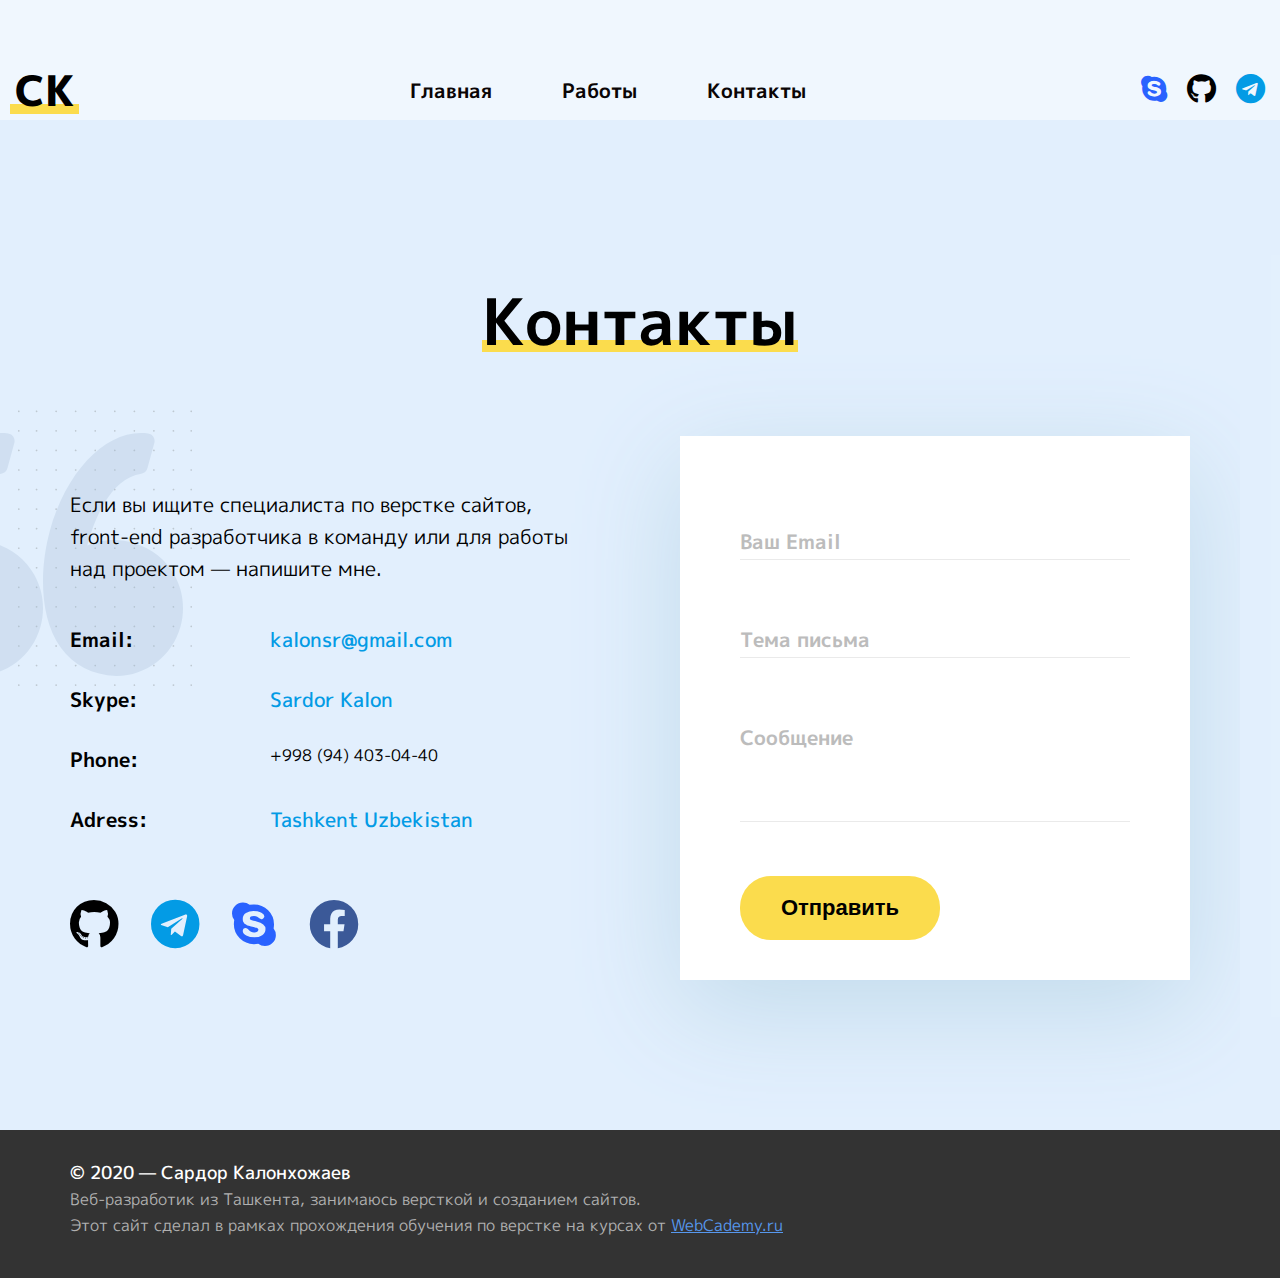
==== docs/contacts.html @ 8d6b1f59 "Contacts page added" ====
<!DOCTYPE html>
<html lang="ru">
<head>
    <meta charset="UTF-8">
    <meta name="viewport" content="width=device-width, initial-scale=1.0">
    <link rel="stylesheet" href="css/main.css">
	<link href="https://fonts.googleapis.com/css?family=M+PLUS+1p:100,300,400,500,700,800,900&display=swap&subset=cyrillic-ext" rel="stylesheet">
    <link rel="stylesheet" href="fonts/Awesome/css/all.css">
    
    <title>Контакты</title>
</head>
<body>

	<div class="contacts-page">

				<!-- Header Navigation -->
		<div class="header-nav">

					<div class="logo">
						<a href="index.html">СК</a>
					</div>
		
					<nav class="header-menu">
						<a class="menu-item" href="index.html">Главная</a>
						<a class="menu-item" href="portfolio.html">Работы</a>
						<a class="menu-item" href="#">Контакты</a>
					</nav>
		
					<nav class="header-icons">
						<a href="skype:Sardor Kalon?chat" target="blank"><i class="fab fa-skype"></i></a>
						<a href="https://github.com/sardor-kalon" target="blank"><i class="fab fa-github"></i></a>
						<a href="https://t.me/ulikeuz" target="blank"><i class="fab fa-telegram"></i></a>
					</nav>
		
					<div class="toggle-menu"><span></span></div>
		
		</div>
				<!-- //Header Navigation -->
		
				<!-- Header-Nav-Dropdown -->
		<div class="header-nav-dropdown">
		
							<div class="logo">
								<a href="index.html">СК</a>
							</div>
				
							<nav class="toggle-menu-list">
								<a href="#header">Главная</a>
								<a href="portfolio.html">Работы</a>
								<a href="contacts.html">Контакты</a>
							</nav>
				
							<div class="icons-row-toggle">
								<a href="https://github.com/sardor-kalon" class="toggle-icons" target="blank"><i class="fab fa-github"></i></a>
								<a href="https://t.me/ulikeuz" class="toggle-icons" target="blank"><i class="fab fa-telegram"></i></a>
								<a href="skype:Sardor Kalon?chat" class="toggle-icons" target="blank"><i class="fab fa-skype"></i></a>
								<a href="#" class="toggle-icons" target="blank"><i class="fab fa-facebook"></i></a>
							</div>
				
							<div class="mailme-toggle">
								<a href="mailto:kalonsr@gmail.com">kalonsr@gmail.com</a>
							</div>
				
		</div>
				<!-- //Header-Nav-Dropdown -->
							
		<section class="contacts" id="contacts">

					<div class="contacts-image">
						<img src="./img/contacts/quotes.png" alt="quotes">
					</div>
			
					<div class="container">
			
						<h2 class="contacts-title"><span class="bottom-line">Контакты</span>
						</h2>
			
						<div class="contacts-wrapper">
			
							<div class="contacts-content">
								<p>Если вы ищите специалиста по верстке сайтов, front-end разработчика в команду или для работы над проектом —  напишите мне.
								</p>
			
								<div class="contacts-list">
									<ul>
										<li class="list-item"><span>Email:</span><a href="mailto:kalonsr@gmail.com">kalonsr@gmail.com</a></li>
										<li class="list-item"><span>Skype:</span><a href="skype:Sardor Kalon?chat">Sardor Kalon</a></li>
										<li class="list-item"><span>Phone:</span><a href="tel:+998944030440"></a>+998 (94) 403-04-40</li>
										<li class="list-item"><span>Adress:</span><a class="contacts-map" href="https://goo.gl/maps/7CRQxwE5LMo4XeQaA" target="blank">Tashkent Uzbekistan</a></li>
									</ul>
								</div>
			
								<div class="contact-icons">
									<a href="https://github.com/sardor-kalon" target="blank" class="intouch-icons"><i class="fab fa-github"></i></a>
									<a href="https://t.me/ulikeuz" target="blank" class="intouch-icons"><i class="fab fa-telegram"></i></a>
									<a href="skype:Sardor Kalon?chat" target="blank" class="intouch-icons"><i class="fab fa-skype"></i></a>
									<a href="#" class="intouch-icons" target="blank" ><i class="fab fa-facebook"></i></a>
								</div>
			
							</div>
			
							<form class="contacts-form">
								<div class="contacts-form__item">
									<input class="form-field" type="text" name="email">
									<span class="fake-placeholder">Ваш Email</span>
								</div>
								<div class="contacts-form__item">
									<input class="form-field" type="text" name="theme">
									<span class="fake-placeholder">Тема письма</span>
								</div>
								<div class="contacts-form__item">
									<textarea class="form-field" name="message" rows="3">
									</textarea>
									<span class="fake-placeholder">Сообщение</span>
								</div>
								<div class="contacts-form__btn">
									<button type="submit">Отправить
									</button>
								</div>
			
							</form>
			
						</div>
			
					</div>
			
		</section>

		<footer>
			<div class="container">
				<div class="content">
				<h4>© 2020 — Сардор Калонхожаев</h4>
				<span>Веб-разработик из Ташкента, занимаюсь версткой и созданием сайтов.
				</span>
				<span>Этот сайт сделал в рамках прохождения обучения по верстке на курсах от  <a href="https://webcademy.ru/" target="blank">WebCademy.ru</a></span>
			</div>
			</div>
			
		</footer>

	</div>





   <script src="./libs/jquery/jquery-3.5.0.min.js"></script>
   <script src="./libs/mixitup/mixitup.min.js"></script>
   <script src="./js/main.js"></script> 
</body>
</html>
---- docs/css/main.css ----
* {
  -webkit-box-sizing: border-box;
     -moz-box-sizing: border-box;
          box-sizing: border-box;
}
html {
  scroll-behavior: smooth;
}
html p,
h1,
h2,
h3,
h4,
h5,
h6,
ul {
  margin: 0;
  padding: 0;
}
body {
  margin: 0;
  width: 100%;
  height: 100%;
  outline: none;
  font-family: "M PLUS 1p", sans-serif;
}
body .primer {
  position: fixed;
}
.primer.active {
  overflow-y: hidden;
  position: absolute;
}
a,
a:hover {
  text-decoration: none;
}
a,
button {
  cursor: pointer;
}
:hover,
:focus,
:active {
  -webkit-transition: ease 0.5s;
  -o-transition: ease 0.5s;
  -moz-transition: ease 0.5s;
  transition: ease 0.5s;
}
.none {
  display: none;
}
.container {
  margin: auto;
  width: 320px;
  padding-left: 10px;
  padding-right: 10px;
  overflow: hidden;
}
@media (min-width: 544px) {
  .container {
    width: 544px;
    padding-left: 20px;
    padding-right: 20px;
  }
}
@media (min-width: 768px) {
  .container {
    width: 768px;
    padding-left: 30px;
    padding-right: 30px;
  }
}
@media (min-width: 992px) {
  .container {
    width: 992px;
  }
}
@media (min-width: 1200px) {
  .container {
    width: 1200px;
    padding-left: 30px;
    padding-right: 30px;
  }
}
.title-big {
  font-family: "M PLUS 1p", sans-serif;
  font-weight: 800;
  font-size: 38px;
}
.title-big span {
  position: relative;
  z-index: 1;
}
.title-big span::after {
  content: "";
  display: block;
  position: absolute;
  z-index: -1;
  width: 100%;
  border-bottom: 12px solid #fbdc4d;
  bottom: 15%;
  left: 0;
}
@media (min-width: 768px) {
  .title-big {
    font-size: 50px;
  }
}
@media (min-width: 1200px) {
  .title-big {
    font-size: 82px;
    font-weight: 800;
  }
}
.title-medium {
  font-size: 26px;
  font-weight: 400;
}
@media (min-width: 768px) {
  .title-medium {
    font-size: 28px;
  }
}
@media (min-width: 1200px) {
  .title-medium {
    margin-bottom: 27px;
    font-size: 35px;
    font-weight: 400;
  }
}
.button-yellow {
  display: none;
}
@media (min-width: 1200px) {
  .button-yellow {
    display: inline-block;
    margin-right: 27px;
    max-width: 300px;
    padding: 15px 43px;
    -webkit-border-radius: 31px;
       -moz-border-radius: 31px;
            border-radius: 31px;
    background-color: #fbdc4d;
    text-align: center;
    color: #000000;
    font-size: 22px;
    font-weight: 700;
    text-decoration: none;
  }
  .button-yellow:hover {
    background-color: #ffd200;
  }
  .button-yellow:active {
    background-color: #e1bc10;
  }
}
@media (min-width: 1200px) {
  .button-white {
    padding: 10px 35px;
    text-align: center;
    -webkit-border-radius: 32px;
       -moz-border-radius: 32px;
            border-radius: 32px;
    border: 4px solid #464646;
    color: #464646;
    font-size: 22px;
    font-weight: 700;
    text-decoration: none;
  }
  .button-white:hover {
    color: #797979;
    border: 4px solid #797979;
  }
  .button-white:active {
    color: #181818;
    border: 4px solid #181818;
  }
}
.icons-row {
  display: -webkit-box;
  display: -webkit-flex;
  display: -moz-box;
  display: -ms-flexbox;
  display: flex;
  -webkit-box-pack: center;
  -webkit-justify-content: center;
     -moz-box-pack: center;
      -ms-flex-pack: center;
          justify-content: center;
  margin-top: 15px;
  margin-bottom: 8px;
}
@media (min-width: 768px) {
  .icons-row {
    margin-top: 15px;
    margin-bottom: 15px;
  }
}
@media (min-width: 1200px) {
  .icons-row {
    margin-top: 0;
    margin-bottom: 35px;
  }
}
.intouch-icons {
  margin-right: 32px;
}
@media (min-width: 768px) {
  .intouch-icons {
    margin-right: 34px;
  }
}
@media (min-width: 1200px) {
  .intouch-icons {
    margin-right: 33px;
  }
}
.intouch-icons:last-child {
  margin-right: 0;
}
.intouch-icons .fab {
  font-weight: 500;
  font-size: 50px;
}
.intouch-icons .fa-github {
  color: black;
}
.intouch-icons .fa-github:hover {
  -webkit-transform: scale(1.2);
     -moz-transform: scale(1.2);
      -ms-transform: scale(1.2);
       -o-transform: scale(1.2);
          transform: scale(1.2);
  color: #2b2a2a;
}
.intouch-icons .fa-telegram {
  color: #039be5;
}
.intouch-icons .fa-telegram:hover {
  -webkit-transform: scale(1.2);
     -moz-transform: scale(1.2);
      -ms-transform: scale(1.2);
       -o-transform: scale(1.2);
          transform: scale(1.2);
  color: #23aff5;
}
.intouch-icons .fa-skype {
  color: #2962ff;
}
.intouch-icons .fa-skype:hover {
  -webkit-transform: scale(1.2);
     -moz-transform: scale(1.2);
      -ms-transform: scale(1.2);
       -o-transform: scale(1.2);
          transform: scale(1.2);
  color: #396bf5;
}
.intouch-icons .fa-facebook {
  color: #3b5998;
}
.intouch-icons .fa-facebook:hover {
  -webkit-transform: scale(1.2);
     -moz-transform: scale(1.2);
      -ms-transform: scale(1.2);
       -o-transform: scale(1.2);
          transform: scale(1.2);
  color: #1a9cdd;
}
.mailme {
  text-align: center;
  font-size: 25px;
  font-weight: 400;
  -webkit-transition: ease 0.5s;
  -o-transition: ease 0.5s;
  -moz-transition: ease 0.5s;
  transition: ease 0.5s;
}
.mailme a {
  color: #000000;
}
.mailme a:hover {
  color: #039be5;
  border-bottom: solid 2px #039be5;
  -webkit-transition: ease 0.3s;
  -o-transition: ease 0.3s;
  -moz-transition: ease 0.3s;
  transition: ease 0.3s;
  font-weight: 600;
}
.mailme a:active {
  color: #ea736d;
  border-bottom: solid 2px #ea736d;
  -webkit-transition: ease 0.3s;
  -o-transition: ease 0.3s;
  -moz-transition: ease 0.3s;
  transition: ease 0.3s;
}
.bottom-line {
  position: relative;
  z-index: 1;
}
.bottom-line:after {
  content: "";
  display: block;
  position: absolute;
  padding-left: -5px;
  padding-right: -5px;
  z-index: -1;
  width: 100%;
  border-bottom: 12px solid yellow;
  bottom: 15%;
  left: 0;
}
#header {
  margin: auto;
  position: relative;
  padding-top: 15px;
  padding-bottom: 85px;
  width: 100%;
  height: 100%;
  font-family: "M PLUS 1p", sans-serif;
  overflow: hidden;
  max-width: 320px;
}
@media (min-width: 544px) {
  #header {
    max-width: 544px;
  }
}
@media (min-width: 768px) {
  #header {
    max-width: 768px;
    padding-top: 20px;
    padding-bottom: 85px;
  }
}
@media (min-width: 1200px) {
  #header {
    padding-top: 60px;
    padding-bottom: 240px;
    background-image: url(../img/lines/Slice_4.jpg);
    background-repeat: repeat;
    -moz-background-size: contain;
         background-size: contain;
    background-position: 0 0;
    max-width: 1600px;
    height: 100%;
    margin-left: auto;
    margin-right: auto;
  }
}
.header-introduce__wrapper {
  display: -webkit-box;
  display: -webkit-flex;
  display: -moz-box;
  display: -ms-flexbox;
  display: flex;
  -webkit-box-orient: vertical;
  -webkit-box-direction: normal;
  -webkit-flex-direction: column;
     -moz-box-orient: vertical;
     -moz-box-direction: normal;
      -ms-flex-direction: column;
          flex-direction: column;
  -webkit-box-align: center;
  -webkit-align-items: center;
     -moz-box-align: center;
      -ms-flex-align: center;
          align-items: center;
  margin-top: 75px;
  position: relative;
  z-index: 2;
}
@media (min-width: 768px) {
  .header-introduce__wrapper {
    -webkit-box-orient: horizontal;
    -webkit-box-direction: reverse;
    -webkit-flex-direction: row-reverse;
       -moz-box-orient: horizontal;
       -moz-box-direction: reverse;
        -ms-flex-direction: row-reverse;
            flex-direction: row-reverse;
    -webkit-box-pack: justify;
    -webkit-justify-content: space-between;
       -moz-box-pack: justify;
        -ms-flex-pack: justify;
            justify-content: space-between;
    margin-top: 65px;
  }
}
@media (min-width: 992px) {
  .header-introduce__wrapper {
    -webkit-box-pack: end;
    -webkit-justify-content: flex-end;
       -moz-box-pack: end;
        -ms-flex-pack: end;
            justify-content: flex-end;
  }
}
@media (min-width: 1200px) {
  .header-introduce__wrapper {
    margin-top: 127px;
    -webkit-box-pack: justify;
    -webkit-justify-content: space-between;
       -moz-box-pack: justify;
        -ms-flex-pack: justify;
            justify-content: space-between;
  }
}
.my-photo {
  overflow: hidden;
  -o-object-position: center;
     object-position: center;
  margin-bottom: 37px;
}
@media (min-width: 768px) {
  .my-photo {
    margin-bottom: 0;
    width: 50%;
    max-width: -webkit-fit-content;
    max-width: -moz-fit-content;
    max-width: fit-content;
  }
}
@media (min-width: 1200px) {
  .my-photo {
    width: 50%;
    max-width: 460px;
  }
}
.my-photo img {
  max-width: 290px;
}
@media (min-width: 768px) {
  .my-photo img {
    max-width: 290px;
  }
}
@media (min-width: 1200px) {
  .my-photo img {
    max-width: 100%;
  }
}
@media (min-width: 768px) {
  .introduce-content {
    width: 50%;
  }
}
.about-me {
  margin-bottom: 35px;
}
@media (min-width: 1200px) {
  .about-me {
    font-size: 82px;
    margin-bottom: 33px;
  }
}
.description {
  max-width: 270px;
  margin-top: 21px;
  margin-bottom: 33px;
  cursor: text;
}
@media (min-width: 768px) {
  .description {
    max-width: 330px;
    margin-top: 0;
    margin-bottom: 0;
  }
}
@media (min-width: 1200px) {
  .description {
    max-width: 490px;
  }
}
.description p {
  text-shadow: 0 3px 42px #ffffff;
  color: #393f47;
  font-size: 18px;
  font-weight: 600;
  line-height: 30px;
}
@media (min-width: 1200px) {
  .description p {
    font-size: 24px;
    font-weight: 500;
    line-height: 36px;
    letter-spacing: 0.8px;
  }
}
.introduce-buttons {
  display: none;
}
@media (min-width: 1200px) {
  .introduce-buttons {
    display: -webkit-box;
    display: -webkit-flex;
    display: -moz-box;
    display: -ms-flexbox;
    display: flex;
    -webkit-box-pack: start;
    -webkit-justify-content: start;
       -moz-box-pack: start;
        -ms-flex-pack: start;
            justify-content: start;
    -webkit-box-align: center;
    -webkit-align-items: center;
       -moz-box-align: center;
        -ms-flex-align: center;
            align-items: center;
  }
}
.container-bg {
  position: relative;
  overflow: hidden;
  height: auto;
  display: block;
  -webkit-transform: scale(1.8);
     -moz-transform: scale(1.8);
      -ms-transform: scale(1.8);
       -o-transform: scale(1.8);
          transform: scale(1.8);
  z-index: 1;
}
@media (min-width: 544px) {
  .container-bg {
    -webkit-transform: scale(1.5);
       -moz-transform: scale(1.5);
        -ms-transform: scale(1.5);
         -o-transform: scale(1.5);
            transform: scale(1.5);
  }
}
@media (min-width: 768px) {
  .container-bg {
    -webkit-transform: scale(1);
       -moz-transform: scale(1);
        -ms-transform: scale(1);
         -o-transform: scale(1);
            transform: scale(1);
    margin-top: -65px;
    margin-bottom: 10px;
  }
}
@media (min-width: 1200px) {
  .container-bg {
    margin-bottom: 0;
    margin-top: -136px;
    max-width: 100%;
  }
}
.container-bg img {
  display: block;
  height: auto;
  width: 100%;
  max-width: 1600px;
}
#header-bottom__wrapper {
  margin-bottom: 75px;
  display: -webkit-box;
  display: -webkit-flex;
  display: -moz-box;
  display: -ms-flexbox;
  display: flex;
  -webkit-box-orient: vertical;
  -webkit-box-direction: normal;
  -webkit-flex-direction: column;
     -moz-box-orient: vertical;
     -moz-box-direction: normal;
      -ms-flex-direction: column;
          flex-direction: column;
  -webkit-box-pack: start;
  -webkit-justify-content: start;
     -moz-box-pack: start;
      -ms-flex-pack: start;
          justify-content: start;
  position: relative;
  z-index: 2;
}
@media (min-width: 768px) {
  #header-bottom__wrapper {
    margin-bottom: 0;
    -webkit-box-orient: horizontal;
    -webkit-box-direction: normal;
    -webkit-flex-direction: row;
       -moz-box-orient: horizontal;
       -moz-box-direction: normal;
        -ms-flex-direction: row;
            flex-direction: row;
    -webkit-box-pack: justify;
    -webkit-justify-content: space-between;
       -moz-box-pack: justify;
        -ms-flex-pack: justify;
            justify-content: space-between;
  }
}
@media (min-width: 1200px) {
  #header-bottom__wrapper {
    margin-top: -20px;
  }
}
.skills-content {
  margin-bottom: 13px;
}
@media (min-width: 544px) {
  .skills-content {
    margin-bottom: 10px;
  }
}
@media (min-width: 768px) {
  .skills-content {
    margin-bottom: 0;
    width: 50%;
  }
}
@media (min-width: 1200px) {
  .skills-content {
    max-width: 630px;
  }
}
.skills-list {
  margin-top: 20px;
  list-style-type: none;
  padding: 0;
  font-size: 18px;
  font-weight: 400;
  max-width: 270px;
  line-height: 1.9;
}
@media (min-width: 544px) {
  .skills-list {
    max-width: 320px;
  }
}
@media (min-width: 768px) {
  .skills-list {
    margin-top: 20px;
    line-height: 1.7;
  }
}
@media (min-width: 1200px) {
  .skills-list {
    margin-bottom: 43px;
    font-size: 23px;
    max-width: 630px;
    line-height: 1.6;
  }
}
@media (min-width: 1200px) {
  .skills-list li::before {
    content: "\2014";
  }
}
.intouch-wrapper {
  display: -webkit-box;
  display: -webkit-flex;
  display: -moz-box;
  display: -ms-flexbox;
  display: flex;
  -webkit-box-orient: vertical;
  -webkit-box-direction: normal;
  -webkit-flex-direction: column;
     -moz-box-orient: vertical;
     -moz-box-direction: normal;
      -ms-flex-direction: column;
          flex-direction: column;
  -webkit-box-align: start;
  -webkit-align-items: start;
     -moz-box-align: start;
      -ms-flex-align: start;
          align-items: start;
  max-width: 310px;
}
@media (min-width: 768px) {
  .intouch-wrapper {
    width: 50%;
    max-width: 340px;
  }
}
@media (min-width: 1200px) {
  .intouch-wrapper {
    max-width: 360px;
  }
}
.mailme {
  font-size: 25px;
  font-weight: 400;
  text-decoration: none;
}
.mailme a {
  color: #000000;
  border-bottom: solid 1px #000000;
}
.header-nav {
  position: relative;
  margin: auto;
  display: -webkit-box;
  display: -webkit-flex;
  display: -moz-box;
  display: -ms-flexbox;
  display: flex;
  -webkit-box-pack: justify;
  -webkit-justify-content: space-between;
     -moz-box-pack: justify;
      -ms-flex-pack: justify;
          justify-content: space-between;
  -webkit-box-align: center;
  -webkit-align-items: center;
     -moz-box-align: center;
      -ms-flex-align: center;
          align-items: center;
  width: 100%;
  max-width: 320px;
  height: 60px;
  padding-left: 10px;
  padding-right: 10px;
}
@media (min-width: 544px) {
  .header-nav {
    max-width: 544px;
    padding-left: 22px;
    padding-right: 22px;
  }
}
@media (min-width: 768px) {
  .header-nav {
    max-width: 768px;
    padding-left: 30px;
    padding-right: 30px;
  }
}
@media (min-width: 992px) {
  .header-nav {
    max-width: 992px;
    padding-left: 15px;
    padding-right: 15px;
  }
}
@media (min-width: 1200px) {
  .header-nav {
    margin: auto;
    display: -webkit-box;
    display: -webkit-flex;
    display: -moz-box;
    display: -ms-flexbox;
    display: flex;
    -webkit-box-pack: justify;
    -webkit-justify-content: space-between;
       -moz-box-pack: justify;
        -ms-flex-pack: justify;
            justify-content: space-between;
    -webkit-box-align: center;
    -webkit-align-items: center;
       -moz-box-align: center;
        -ms-flex-align: center;
            align-items: center;
    height: 60px;
    max-width: 1430px;
    padding-right: 15px;
    padding-left: 15px;
  }
}
.logo {
  position: relative;
  font-family: "M PLUS 1p", sans-serif;
  font-size: 42px;
  font-weight: 800;
  z-index: 1;
  max-width: 70px;
  -webkit-transition: .3s;
  -o-transition: .3s;
  -moz-transition: .3s;
  transition: .3s;
}
.logo a {
  text-decoration: none;
  color: black;
}
.logo a::after {
  content: "";
  display: block;
  position: absolute;
  z-index: -1;
  border-bottom: 10px solid #fbdc4d;
  bottom: 7px;
  left: -5px;
  right: -5px;
  max-width: 75px;
}
.logo:hover {
  -webkit-transform: scale(1.05);
     -moz-transform: scale(1.05);
      -ms-transform: scale(1.05);
       -o-transform: scale(1.05);
          transform: scale(1.05);
  -webkit-transition: .3s;
  -o-transition: .3s;
  -moz-transition: .3s;
  transition: .3s;
}
.header-menu {
  display: none;
}
@media (min-width: 1200px) {
  .header-menu {
    display: -webkit-box;
    display: -webkit-flex;
    display: -moz-box;
    display: -ms-flexbox;
    display: flex;
    -webkit-box-orient: horizontal;
    -webkit-box-direction: normal;
    -webkit-flex-direction: row;
       -moz-box-orient: horizontal;
       -moz-box-direction: normal;
        -ms-flex-direction: row;
            flex-direction: row;
    -webkit-box-pack: center;
    -webkit-justify-content: center;
       -moz-box-pack: center;
        -ms-flex-pack: center;
            justify-content: center;
    -webkit-box-align: center;
    -webkit-align-items: center;
       -moz-box-align: center;
        -ms-flex-align: center;
            align-items: center;
    width: auto;
    min-width: unset;
    padding-top: initial;
    padding-left: 0;
    -webkit-transform: unset;
       -moz-transform: unset;
        -ms-transform: unset;
         -o-transform: unset;
            transform: unset;
  }
}
.menu-item {
  position: relative;
  z-index: 1;
  font-size: 20px;
  font-weight: 700;
  text-decoration: none;
  color: #0a0505;
  margin-bottom: 0;
  margin-right: 70px;
}
.menu-item:last-child {
  margin-right: 0;
}
.menu-item:after {
  content: "";
  position: absolute;
  bottom: 5px;
  left: 0;
  width: 0;
  height: 5px;
  background-color: #fbdc4d;
  -webkit-transition: ease 0.5s;
  -o-transition: ease 0.5s;
  -moz-transition: ease 0.5s;
  transition: ease 0.5s;
  z-index: -1;
}
.menu-item:hover::after {
  width: 100%;
}
.menu-item:focus {
  border: dotted;
  border-color: #e2e284;
}
.header-icons {
  display: none;
}
.header-icons a {
  margin-right: 20px;
  text-decoration: none;
}
.header-icons a:last-child {
  margin-right: 0;
}
@media (min-width: 1200px) {
  .header-icons {
    display: -webkit-box;
    display: -webkit-flex;
    display: -moz-box;
    display: -ms-flexbox;
    display: flex;
    -webkit-box-pack: center;
    -webkit-justify-content: center;
       -moz-box-pack: center;
        -ms-flex-pack: center;
            justify-content: center;
  }
}
.header-icons .fab {
  font-size: 30px;
}
.fa-telegram {
  color: #039be5;
}
.fa-telegram:hover {
  color: #23aff5;
}
.fa-skype {
  color: #2962ff;
}
.fa-skype:hover {
  color: #396bf5;
}
.fa-linkedin-in {
  font-size: 30px;
  color: black;
}
.fa-linkedin-in:hover {
  color: #2962ff;
}
.fa-github {
  font-size: 30px;
  color: black;
}
.fa-github:hover {
  color: #51fa75;
}
.fa-vk {
  font-size: 30px;
  color: black;
}
.fa-vk:hover {
  color: #7599fc;
}
.header-nav-dropdown {
  position: fixed;
  top: 0;
  bottom: 0;
  right: 0;
  z-index: 10;
  padding-top: 70px;
  padding-left: 30px;
  display: -webkit-box;
  display: -webkit-flex;
  display: -moz-box;
  display: -ms-flexbox;
  display: flex;
  -webkit-box-orient: vertical;
  -webkit-box-direction: normal;
  -webkit-flex-direction: column;
     -moz-box-orient: vertical;
     -moz-box-direction: normal;
      -ms-flex-direction: column;
          flex-direction: column;
  -webkit-box-align: start;
  -webkit-align-items: flex-start;
     -moz-box-align: start;
      -ms-flex-align: start;
          align-items: flex-start;
  max-width: 320px;
  width: 100%;
  -webkit-transform: translateX(100%);
     -moz-transform: translateX(100%);
      -ms-transform: translateX(100%);
       -o-transform: translateX(100%);
          transform: translateX(100%);
  -webkit-transition: ease 0.5s;
  -o-transition: ease 0.5s;
  -moz-transition: ease 0.5s;
  transition: ease 0.5s;
}
@media (min-width: 1200px) {
  .header-nav-dropdown {
    display: none;
  }
}
.header-nav-dropdown.active {
  display: -webkit-box;
  display: -webkit-flex;
  display: -moz-box;
  display: -ms-flexbox;
  display: flex;
  background-color: #fff;
  -webkit-transform: translateX(0);
     -moz-transform: translateX(0);
      -ms-transform: translateX(0);
       -o-transform: translateX(0);
          transform: translateX(0);
}
.toggle-menu-list {
  margin-top: 25px;
  margin-bottom: 40px;
  display: -webkit-box;
  display: -webkit-flex;
  display: -moz-box;
  display: -ms-flexbox;
  display: flex;
  -webkit-box-orient: vertical;
  -webkit-box-direction: normal;
  -webkit-flex-direction: column;
     -moz-box-orient: vertical;
     -moz-box-direction: normal;
      -ms-flex-direction: column;
          flex-direction: column;
  -webkit-box-pack: center;
  -webkit-justify-content: center;
     -moz-box-pack: center;
      -ms-flex-pack: center;
          justify-content: center;
}
.toggle-menu-list a {
  margin-bottom: 10px;
  font-size: 20px;
  font-weight: 700;
  color: black;
  position: relative;
  max-width: -webkit-max-content;
  max-width: -moz-max-content;
  max-width: max-content;
  text-decoration: none;
}
.toggle-menu-list a:after {
  content: "";
  position: absolute;
  bottom: 5px;
  left: 0;
  width: 0;
  height: 5px;
  background-color: #fbdc4d;
  -webkit-transition: ease 0.5s;
  -o-transition: ease 0.5s;
  -moz-transition: ease 0.5s;
  transition: ease 0.5s;
  z-index: -1;
}
.toggle-menu-list a:hover::after {
  width: 100%;
}
.toggle-menu {
  position: relative;
  display: -webkit-box;
  display: -webkit-flex;
  display: -moz-box;
  display: -ms-flexbox;
  display: flex;
  -webkit-box-pack: center;
  -webkit-justify-content: center;
     -moz-box-pack: center;
      -ms-flex-pack: center;
          justify-content: center;
  -webkit-box-align: center;
  -webkit-align-items: center;
     -moz-box-align: center;
      -ms-flex-align: center;
          align-items: center;
  height: 40px;
  cursor: pointer;
}
@media (min-width: 1200px) {
  .toggle-menu {
    display: none;
  }
}
.toggle-menu span {
  position: relative;
  display: block;
  width: 40px;
  height: 5px;
  background-color: #000;
  z-index: 15;
}
.toggle-menu span:before,
.toggle-menu span:after {
  content: "";
  position: absolute;
  left: 0;
  width: 40px;
  height: 5px;
  background-color: #000;
}
.toggle-menu span:before {
  top: -10px;
}
.toggle-menu span:after {
  bottom: -10px;
}
.toggle-menu.active span {
  background-color: transparent;
}
.toggle-menu.active span:before {
  -webkit-transform: rotate(45deg);
     -moz-transform: rotate(45deg);
      -ms-transform: rotate(45deg);
       -o-transform: rotate(45deg);
          transform: rotate(45deg);
  top: 0;
}
.toggle-menu.active span:after {
  -webkit-transform: rotate(-45deg);
     -moz-transform: rotate(-45deg);
      -ms-transform: rotate(-45deg);
       -o-transform: rotate(-45deg);
          transform: rotate(-45deg);
  bottom: 0;
}
#overlay {
  position: fixed;
  top: 0;
  bottom: 0;
  left: 0;
  right: 0;
  background-color: rgba(0, 0, 0, 0.5);
  z-index: 5;
  display: none;
}
#overlay.active {
  display: block;
}
.icons-row-toggle {
  display: -webkit-box;
  display: -webkit-flex;
  display: -moz-box;
  display: -ms-flexbox;
  display: flex;
  max-width: 260px;
  margin-bottom: 40px;
}
.toggle-icons {
  margin-right: 20px;
}
.toggle-icons:last-child {
  margin-right: 0;
}
.toggle-icons .fab {
  font-weight: 500;
  font-size: 50px;
}
.toggle-icons .fa-github {
  color: black;
}
.toggle-icons .fa-telegram {
  color: #039be5;
}
.toggle-icons .fa-skype {
  color: #2962ff;
}
.toggle-icons .fa-facebook {
  color: #3b5998;
}
.mailme-toggle {
  text-align: center;
  font-size: 25px;
  font-weight: 400;
  border-bottom: solid 1px;
}
.mailme-toggle a {
  color: #000;
}
.mailme-toggle a:hover {
  color: #039be5;
  border-bottom: solid 1px #039be5;
}
.mailme-toggle a:active {
  color: #ea736d;
  border-bottom: solid 1px #ea736d;
}
.portfolio {
  background-color: #f4f8f9;
  padding-top: 47px;
  padding-bottom: 70px;
}
@media (min-width: 768px) {
  .portfolio {
    padding-top: 61px;
    padding-bottom: 80px;
  }
}
@media (min-width: 1200px) {
  .portfolio {
    padding-top: 95px;
    padding-bottom: 125px;
  }
}
.portfolio-title {
  font-size: 42px;
  font-weight: 900;
  margin-bottom: 39px;
}
@media (min-width: 768px) {
  .portfolio-title {
    margin-bottom: 45px;
    font-size: 52px;
    font-weight: 700;
  }
}
@media (min-width: 1200px) {
  .portfolio-title {
    margin-bottom: 50px;
    font-size: 59px;
    font-weight: 900;
  }
}
.bottom-line {
  position: relative;
  z-index: 1;
}
.bottom-line:after {
  content: "";
  display: block;
  position: absolute;
  z-index: -1;
  width: 100%;
  border-bottom: 12px solid #fbdc4d;
  bottom: 15%;
  left: 0;
}
.portfolio-cards-toggle {
  display: none;
}
@media (min-width: 768px) {
  .portfolio-cards-toggle {
    display: -webkit-box;
    display: -webkit-flex;
    display: -moz-box;
    display: -ms-flexbox;
    display: flex;
    margin-bottom: 47px;
  }
}
@media (min-width: 1200px) {
  .portfolio-cards-toggle {
    margin-bottom: 50px;
  }
}
.portfolio-cards-toggle__item:hover {
  color: #000;
}
.portfolio-cards-toggle__item:active,
.portfolio-cards-toggle__item:focus {
  color: #dd0707;
  outline: hidden;
}
@media (min-width: 768px) {
  .portfolio-cards-toggle__item {
    margin-right: 37px;
    font-size: 22px;
    font-weight: 900;
    color: #8fa5ae;
    background-color: transparent;
    border: none;
    outline: hidden;
  }
  .portfolio-cards-toggle__item:last-child {
    margin-right: 0;
  }
}
@media (min-width: 1200px) {
  .portfolio-cards-toggle__item {
    margin-right: 57px;
    font-size: 28px;
    font-weight: 900;
  }
  .portfolio-cards-toggle__item:last-child {
    margin-right: 0;
  }
}
.portfolio-cards-toggle__item:focus {
  outline: none;
}
#portfolio-projects {
  display: -webkit-box;
  display: -webkit-flex;
  display: -moz-box;
  display: -ms-flexbox;
  display: flex;
  -webkit-box-orient: vertical;
  -webkit-box-direction: normal;
  -webkit-flex-direction: column;
     -moz-box-orient: vertical;
     -moz-box-direction: normal;
      -ms-flex-direction: column;
          flex-direction: column;
  margin-bottom: 23px;
}
@media (min-width: 544px) {
  #portfolio-projects {
    -webkit-box-align: center;
    -webkit-align-items: center;
       -moz-box-align: center;
        -ms-flex-align: center;
            align-items: center;
  }
}
@media (min-width: 768px) {
  #portfolio-projects {
    margin-bottom: 0;
    -webkit-box-orient: horizontal;
    -webkit-box-direction: normal;
    -webkit-flex-direction: row;
       -moz-box-orient: horizontal;
       -moz-box-direction: normal;
        -ms-flex-direction: row;
            flex-direction: row;
    -webkit-flex-wrap: wrap;
        -ms-flex-wrap: wrap;
            flex-wrap: wrap;
  }
}
@media (min-width: 992px) {
  #portfolio-projects {
    -webkit-box-align: center;
    -webkit-align-items: center;
       -moz-box-align: center;
        -ms-flex-align: center;
            align-items: center;
  }
}
@media (min-width: 1200px) {
  #portfolio-projects {
    margin-bottom: 62px;
  }
}
.portfolio-projects__item {
  overflow: hidden;
  margin-bottom: 55px;
  max-width: 290px;
}
.portfolio-projects__item:nth-child(2),
.portfolio-projects__item:last-child {
  margin-right: 0;
}
@media (min-width: 768px) {
  .portfolio-projects__item {
    margin-right: 30px;
    margin-bottom: 50px;
    max-width: 339px;
  }
  .portfolio-projects__item:nth-child(even) {
    margin-right: 0;
  }
}
@media (min-width: 1200px) {
  .portfolio-projects__item {
    margin-right: 30px;
    margin-bottom: 66px;
    max-width: 360px;
  }
  .portfolio-projects__item:nth-last-child(2) {
    margin-right: 30px;
  }
}
@media (min-width: 1200px) {
  .portfolio-projects__item--big {
    max-width: 555px;
    max-height: 100%;
    margin-right: 30px;
  }
}
.portfolio-cards_item {
  display: block;
  position: relative;
  overflow: hidden;
  outline: hidden;
}
.portfolio-cards_item:before {
  content: "";
  position: absolute;
  top: 0;
  bottom: 0;
  right: 0;
  left: 0;
  background-color: rgba(251, 219, 77, 0.6);
  -webkit-transform: translateY(100%);
     -moz-transform: translateY(100%);
      -ms-transform: translateY(100%);
       -o-transform: translateY(100%);
          transform: translateY(100%);
  -webkit-transition: ease 0.4s;
  -o-transition: ease 0.4s;
  -moz-transition: ease 0.4s;
  transition: ease 0.4s;
}
.portfolio-cards_item:hover:before {
  -webkit-transform: translateY(0%);
     -moz-transform: translateY(0%);
      -ms-transform: translateY(0%);
       -o-transform: translateY(0%);
          transform: translateY(0%);
  -webkit-transition: ease 0.4s;
  -o-transition: ease 0.4s;
  -moz-transition: ease 0.4s;
  transition: ease 0.4s;
}
.cards-item-img img {
  max-width: 100%;
  display: block;
}
@media (min-width: 768px) {
  .hidden {
    display: none;
  }
}
@media (min-width: 1200px) {
  .hidden {
    display: block;
  }
}
.portfolio-cards_item .view-project {
  position: absolute;
  top: 50%;
  left: 50%;
  -webkit-transform: translate(-50%, -50%);
     -moz-transform: translate(-50%, -50%);
      -ms-transform: translate(-50%, -50%);
       -o-transform: translate(-50%, -50%);
          transform: translate(-50%, -50%);
  font-size: 22px;
  font-weight: 800;
  color: #ea736d;
  height: 52px;
  -webkit-border-radius: 30px;
     -moz-border-radius: 30px;
          border-radius: 30px;
  background-color: #fff;
  border: #fff;
  outline: none;
  padding-left: 30px;
  padding-right: 30px;
  -webkit-transition: ease 0.5s;
  -o-transition: ease 0.5s;
  -moz-transition: ease 0.5s;
  transition: ease 0.5s;
  display: none;
}
.portfolio-cards_item:hover .view-project {
  display: block;
  background-color: #ea736d;
  color: #fff;
}
.portfolio-cards_item:active .view-project {
  background-color: #ed574f;
  outline: hidden;
}
.portfolio-cards__desc {
  margin-top: 15px;
}
@media (min-width: 768px) {
  .portfolio-cards__desc {
    margin-top: 25px;
  }
}
@media (min-width: 1200px) {
  .portfolio-cards__desc {
    margin-top: 15px;
  }
}
.portfolio-cards__title--big {
  text-decoration: none;
  font-size: 20px;
  font-weight: 800;
  color: #000;
}
.portfolio-cards__title--big:hover {
  color: #ed574f;
  border-bottom: solid 2px #ed574f;
}
@media (min-width: 768px) {
  .portfolio-cards__title--big {
    font-size: 24px;
    font-weight: 700;
  }
}
@media (min-width: 1200px) {
  .portfolio-cards__title--big {
    font-size: 26px;
    font-weight: 700;
  }
}
.portfolio-cards__title {
  text-decoration: none;
  font-size: 20px;
  font-weight: 700;
  color: #000;
}
.portfolio-cards__title:hover {
  color: #ed574f;
  text-decoration: underline;
}
@media (min-width: 768px) {
  .portfolio-cards__title {
    font-size: 24px;
    font-weight: 700;
  }
}
@media (min-width: 1200px) {
  .portfolio-cards__title {
    font-size: 26px;
    font-weight: 700;
  }
}
.portfolio-cards__subtitle {
  font-size: 16px;
  font-weight: 400;
}
@media (min-width: 768px) {
  .portfolio-cards__subtitle {
    font-size: 20px;
    font-weight: 400;
  }
}
@media (min-width: 1200px) {
  .portfolio-cards__subtitle {
    font-size: 22px;
    font-weight: 400;
  }
}
.show-cards {
  margin-top: -30px;
}
@media (min-width: 768px) {
  .show-cards {
    display: none;
  }
}
.show-cards__link {
  font-size: 20px;
  text-decoration: none;
  color: #000;
  translate: ease 0.5s;
}
.show-cards__link:hover {
  color: #039be5;
  border-bottom: 2px solid #039be5;
}
.show-cards__link:focus {
  color: #ed574f;
  border-bottom: 2px solid #ed574f;
  outline: none;
}
@media (min-width: 768px) {
  .show-cards__link {
    display: none;
  }
}
#timeline {
  padding-top: 50px;
  padding-bottom: 50px;
  padding-left: 0;
  padding-right: 0;
}
@media (min-width: 768px) {
  #timeline {
    padding-top: 91px;
    padding-bottom: 89px;
    padding-left: 0;
    padding-right: 0;
  }
}
@media (min-width: 1200px) {
  #timeline {
    padding-top: 150px;
    padding-bottom: 150px;
  }
}
.timeline-title {
  position: relative;
  display: -webkit-box;
  display: -webkit-flex;
  display: -moz-box;
  display: -ms-flexbox;
  display: flex;
  -webkit-box-pack: center;
  -webkit-justify-content: center;
     -moz-box-pack: center;
      -ms-flex-pack: center;
          justify-content: center;
  font-size: 38px;
  font-weight: 600;
  line-height: 1.2;
  margin-bottom: 50px;
}
@media (min-width: 768px) {
  .timeline-title {
    font-size: 52px;
    font-weight: 600;
    line-height: 1.2;
    margin-bottom: 155px;
  }
}
@media (min-width: 1200px) {
  .timeline-title {
    font-size: 64px;
    font-weight: 600;
    line-height: 1.2;
    margin-bottom: 155px;
  }
}
.bottom-line1 {
  position: relative;
  z-index: 1;
}
.bottom-line1:after {
  content: "";
  display: none;
  position: absolute;
  z-index: -1;
  padding-left: -5px;
  padding-right: -5px;
  width: 100%;
  border-bottom: 5px solid #fbdc4d;
  bottom: 10%;
  left: 0;
  -webkit-transition: ease 0.5s;
  -o-transition: ease 0.5s;
  -moz-transition: ease 0.5s;
  transition: ease 0.5s;
}
@media (min-width: 1200px) {
  .bottom-line1:after {
    display: block;
  }
}
.timeline-wrapper {
  margin: 0 auto;
  max-width: 320px;
  display: -webkit-box;
  display: -webkit-flex;
  display: -moz-box;
  display: -ms-flexbox;
  display: flex;
  -webkit-box-orient: vertical;
  -webkit-box-direction: normal;
  -webkit-flex-direction: column;
     -moz-box-orient: vertical;
     -moz-box-direction: normal;
      -ms-flex-direction: column;
          flex-direction: column;
  -webkit-box-align: end;
  -webkit-align-items: flex-end;
     -moz-box-align: end;
      -ms-flex-align: end;
          align-items: flex-end;
}
@media (min-width: 768px) {
  .timeline-wrapper {
    margin: 0 auto;
    max-width: 687px;
    display: -webkit-box;
    display: -webkit-flex;
    display: -moz-box;
    display: -ms-flexbox;
    display: flex;
    -webkit-box-orient: vertical;
    -webkit-box-direction: normal;
    -webkit-flex-direction: column;
       -moz-box-orient: vertical;
       -moz-box-direction: normal;
        -ms-flex-direction: column;
            flex-direction: column;
    -webkit-box-align: end;
    -webkit-align-items: flex-end;
       -moz-box-align: end;
        -ms-flex-align: end;
            align-items: flex-end;
  }
}
@media (min-width: 1200px) {
  .timeline-wrapper {
    margin: 0 auto;
    max-width: 996px;
    display: -webkit-box;
    display: -webkit-flex;
    display: -moz-box;
    display: -ms-flexbox;
    display: flex;
    -webkit-box-orient: vertical;
    -webkit-box-direction: normal;
    -webkit-flex-direction: column;
       -moz-box-orient: vertical;
       -moz-box-direction: normal;
        -ms-flex-direction: column;
            flex-direction: column;
    -webkit-box-align: end;
    -webkit-align-items: flex-end;
       -moz-box-align: end;
        -ms-flex-align: end;
            align-items: flex-end;
  }
}
.timeline-block {
  margin-bottom: 20px;
  padding-bottom: 51px;
  position: relative;
  display: -webkit-box;
  display: -webkit-flex;
  display: -moz-box;
  display: -ms-flexbox;
  display: flex;
  max-width: 290px;
}
.timeline-block:last-child {
  margin-bottom: 0;
  padding-bottom: 0;
}
.timeline-block:last-child::before {
  width: 0;
}
@media (min-width: 768px) {
  .timeline-block {
    margin-bottom: 10px;
    padding-bottom: 33px;
    max-width: 380px;
  }
  .timeline-block:nth-child(odd) {
    -webkit-box-orient: horizontal;
    -webkit-box-direction: reverse;
    -webkit-flex-direction: row-reverse;
       -moz-box-orient: horizontal;
       -moz-box-direction: reverse;
        -ms-flex-direction: row-reverse;
            flex-direction: row-reverse;
    text-align: right;
    margin-right: auto;
  }
  .timeline-block:nth-child(odd)::before {
    right: 40px;
    left: auto;
  }
  .timeline-block:nth-child(even) {
    margin-left: auto;
  }
}
@media (min-width: 1200px) {
  .timeline-block {
    margin-bottom: 18px;
    padding-bottom: 65px;
    max-width: 536px;
  }
  .timeline-block:nth-child(odd) {
    -webkit-box-orient: horizontal;
    -webkit-box-direction: reverse;
    -webkit-flex-direction: row-reverse;
       -moz-box-orient: horizontal;
       -moz-box-direction: reverse;
        -ms-flex-direction: row-reverse;
            flex-direction: row-reverse;
    text-align: right;
    margin-right: auto;
  }
  .timeline-block:nth-child(even) {
    margin-left: auto;
  }
  .timeline-block:nth-child(odd)::before {
    right: 35px;
    left: auto;
  }
  .timeline-block:nth-child(4) {
    margin-bottom: 18px;
    padding-bottom: 32px;
  }
}
.timeline-block:before {
  content: "";
  display: block;
  position: absolute;
  left: 35px;
  top: 94px;
  bottom: 0;
  width: 4px;
  min-height: 90px;
  -webkit-border-radius: 2px;
     -moz-border-radius: 2px;
          border-radius: 2px;
  background-color: #e1eef4;
}
@media (min-width: 768px) {
  .timeline-block:before {
    left: 30px;
    right: unset;
  }
}
@media (min-width: 1200px) {
  .timeline-block:before {
    left: 35px;
  }
}
.timeline-block:first-child::after {
  content: "";
  position: absolute;
  width: 4px;
  height: 57px;
  left: 35px;
  top: -77px;
  background-color: #e1eef4;
}
@media (min-width: 768px) {
  .timeline-block:first-child::after {
    right: 35px;
    left: unset;
  }
}
.timeline-img {
  display: -webkit-box;
  display: -webkit-flex;
  display: -moz-box;
  display: -ms-flexbox;
  display: flex;
  -webkit-box-pack: center;
  -webkit-justify-content: center;
     -moz-box-pack: center;
      -ms-flex-pack: center;
          justify-content: center;
  -webkit-box-align: center;
  -webkit-align-items: center;
     -moz-box-align: center;
      -ms-flex-align: center;
          align-items: center;
  -webkit-flex-shrink: 0;
      -ms-flex-negative: 0;
          flex-shrink: 0;
  width: 74px;
  height: 74px;
  -webkit-box-shadow: 2px 3px 35px rgba(0, 112, 187, 0.35);
     -moz-box-shadow: 2px 3px 35px rgba(0, 112, 187, 0.35);
          box-shadow: 2px 3px 35px rgba(0, 112, 187, 0.35);
  -webkit-border-radius: 28px;
     -moz-border-radius: 28px;
          border-radius: 28px;
  background-color: #ffffff;
}
.timline-content {
  text-decoration: none;
  color: #000;
  cursor: pointer;
  font-size: 20px;
  font-weight: 400;
  padding-top: 15px;
  padding-left: 25px;
  padding-right: 0;
  text-align: start;
}
@media (min-width: 768px) {
  .timline-content {
    font-size: 24px;
    padding-top: 15px;
    padding-left: 45px;
    padding-right: 0;
    text-align: start;
  }
}
@media (min-width: 1200px) {
  .timline-content {
    font-size: 26px;
    padding-top: 15px;
    padding-left: 45px;
    padding-right: 0;
    text-align: start;
  }
}
.timeline-block:nth-child(odd) .timline-content {
  padding-left: 25px;
  padding-right: 0;
}
@media (min-width: 768px) {
  .timeline-block:nth-child(odd) .timline-content {
    padding-left: 0;
    padding-right: 45px;
    text-align: end;
  }
}
.timline-content:hover .bottom-line1:after {
  border-bottom: 5px solid #ff5b5b;
}
.timline-content h4 {
  margin-bottom: 11px;
}
.content-desc {
  font-size: 14px;
  font-weight: 500;
  line-height: 1.2;
  margin-bottom: 11px;
}
@media (min-width: 768px) {
  .content-desc {
    font-size: 16px;
    line-height: 1.2;
    margin-bottom: 11px;
  }
}
@media (min-width: 1200px) {
  .content-desc {
    font-size: 18px;
    line-height: 1.2;
    margin-bottom: 11px;
  }
}
.content-time {
  font-size: 14px;
  font-weight: 700;
  line-height: 1.2;
}
@media (min-width: 768px) {
  .content-time {
    font-size: 18px;
    font-weight: 700;
    line-height: 1.2;
  }
}
.contacts {
  position: relative;
  z-index: 1;
  padding-top: 48px;
  background-color: rgba(112, 175, 246, 0.1);
}
@media (min-width: 768px) {
  .contacts {
    padding-top: 68px;
  }
}
@media (min-width: 1200px) {
  .contacts {
    padding-top: 153px;
  }
}
.contacts-image {
  display: none;
}
@media (min-width: 1200px) {
  .contacts-image {
    position: absolute;
    display: block;
    z-index: -1;
    top: 290px;
    left: -97px;
  }
}
.contacts-title {
  margin-bottom: 39px;
  font-size: 42px;
  font-weight: 700;
  color: #000;
  text-align: center;
}
@media (min-width: 768px) {
  .contacts-title {
    margin-bottom: 60px;
    font-size: 52px;
  }
}
@media (min-width: 1200px) {
  .contacts-title {
    margin-bottom: 68px;
    font-size: 64px;
  }
}
.contacts-wrapper {
  display: -webkit-box;
  display: -webkit-flex;
  display: -moz-box;
  display: -ms-flexbox;
  display: flex;
  -webkit-box-pack: justify;
  -webkit-justify-content: space-between;
     -moz-box-pack: justify;
      -ms-flex-pack: justify;
          justify-content: space-between;
  -webkit-box-orient: vertical;
  -webkit-box-direction: normal;
  -webkit-flex-direction: column;
     -moz-box-orient: vertical;
     -moz-box-direction: normal;
      -ms-flex-direction: column;
          flex-direction: column;
  padding-bottom: 101px;
}
@media (min-width: 544px) {
  .contacts-wrapper {
    padding-right: 20px;
    -webkit-box-align: center;
    -webkit-align-items: center;
       -moz-box-align: center;
        -ms-flex-align: center;
            align-items: center;
  }
}
@media (min-width: 768px) {
  .contacts-wrapper {
    -webkit-box-orient: horizontal;
    -webkit-box-direction: normal;
    -webkit-flex-direction: row;
       -moz-box-orient: horizontal;
       -moz-box-direction: normal;
        -ms-flex-direction: row;
            flex-direction: row;
    padding-bottom: 86px;
  }
}
@media (min-width: 1200px) {
  .contacts-wrapper {
    padding-right: 20px;
    padding-bottom: 150px;
  }
}
.contacts-content {
  width: 300px;
}
@media (min-width: 768px) {
  .contacts-content {
    width: 290px;
  }
}
@media (min-width: 1200px) {
  .contacts-content {
    width: 505px;
    padding-top: 20px;
  }
}
.contacts-content p {
  margin-bottom: 15px;
  font-size: 16px;
  font-weight: 400;
  line-height: 26px;
  color: #000;
}
@media (min-width: 768px) {
  .contacts-content p {
    margin-bottom: 30px;
    font-size: 18px;
    line-height: 28px;
  }
}
@media (min-width: 1200px) {
  .contacts-content p {
    margin-bottom: 40px;
    font-size: 20px;
    line-height: 32px;
  }
}
.contacts-list {
  text-align: start;
  margin-bottom: 35px;
}
@media (min-width: 768px) {
  .contacts-list {
    text-align: start;
    margin-bottom: 35px;
  }
}
@media (min-width: 1200px) {
  .contacts-list {
    text-align: start;
    margin-bottom: 65px;
  }
}
.list-item {
  margin-bottom: 10px;
  list-style-type: none;
  display: -webkit-box;
  display: -webkit-flex;
  display: -moz-box;
  display: -ms-flexbox;
  display: flex;
  -webkit-box-orient: vertical;
  -webkit-box-direction: normal;
  -webkit-flex-direction: column;
     -moz-box-orient: vertical;
     -moz-box-direction: normal;
      -ms-flex-direction: column;
          flex-direction: column;
}
.list-item:last-child {
  margin-bottom: 0;
}
@media (min-width: 768px) {
  .list-item {
    margin-bottom: 15px;
  }
}
@media (min-width: 1200px) {
  .list-item {
    margin-bottom: 30px;
    -webkit-box-orient: horizontal;
    -webkit-box-direction: normal;
    -webkit-flex-direction: row;
       -moz-box-orient: horizontal;
       -moz-box-direction: normal;
        -ms-flex-direction: row;
            flex-direction: row;
  }
}
.list-item span {
  margin-right: 30px;
  font-size: 20px;
  font-weight: 700;
}
@media (min-width: 768px) {
  .list-item span {
    margin-right: 30px;
    font-size: 18px;
  }
}
@media (min-width: 1200px) {
  .list-item span {
    margin-right: 100px;
    min-width: 100px;
    font-size: 20px;
  }
}
.list-item a {
  font-size: 16px;
  font-weight: 500;
  text-decoration: none;
  color: #039be5;
}
.list-item a:hover {
  color: #0b82bd;
  text-decoration: underline;
}
.list-item a:focus,
.list-item a:active {
  color: #115577;
  outline: hidden;
}
@media (min-width: 768px) {
  .list-item a {
    font-size: 18px;
  }
}
@media (min-width: 1200px) {
  .list-item a {
    font-size: 20px;
  }
}
.contacts-map {
  color: #96969d;
}
.contact-icons {
  display: -webkit-box;
  display: -webkit-flex;
  display: -moz-box;
  display: -ms-flexbox;
  display: flex;
  margin-right: 30px;
  margin-bottom: 53px;
}
.contact-icons:last-child {
  margin-right: 0;
}
@media (min-width: 768px) {
  .contact-icons {
    margin-bottom: 0;
  }
}
@media (min-width: 1200px) {
  .contact-icons {
    margin-right: 30px;
  }
}
.contacts-form {
  padding-left: 15px;
  padding-right: 15px;
  padding-top: 50px;
  padding-bottom: 40px;
  width: 290px;
  -webkit-box-shadow: 0 28px 40px #c2dbeb;
     -moz-box-shadow: 0 28px 40px #c2dbeb;
          box-shadow: 0 28px 40px #c2dbeb;
  background-color: #ffffff;
}
@media (min-width: 768px) {
  .contacts-form {
    padding-left: 25px;
    padding-right: 25px;
    padding-top: 65px;
    width: 340px;
    -webkit-box-shadow: 0 28px 80px #c2dbeb;
       -moz-box-shadow: 0 28px 80px #c2dbeb;
            box-shadow: 0 28px 80px #c2dbeb;
  }
}
@media (min-width: 1200px) {
  .contacts-form {
    padding-left: 60px;
    padding-right: 60px;
    padding-top: 80px;
    padding-bottom: 40px;
    width: 510px;
    -webkit-box-shadow: 0 28px 100px #c2dbeb;
       -moz-box-shadow: 0 28px 100px #c2dbeb;
            box-shadow: 0 28px 100px #c2dbeb;
  }
}
.contacts-form__item {
  position: relative;
  width: 100%;
  margin-bottom: 35px;
  cursor: pointer;
}
.contacts-form__item textarea,
.contacts-form__item input {
  width: 100%;
  display: block;
  height: 44px;
  border: 0;
  border-bottom: 1px solid #eaeaea;
  padding-left: 5px;
  padding-right: 5px;
  font-size: 16px;
  outline: none;
}
.contacts-form__item textarea:focus,
.contacts-form__item input:focus,
.contacts-form__item textarea:active,
.contacts-form__item input:active {
  border-bottom: 1px solid #ea736d;
  outline: hidden;
}
@media (min-width: 768px) {
  .contacts-form__item textarea,
  .contacts-form__item input {
    padding-left: 5px;
    padding-right: 5px;
    font-size: 18px;
    height: 44px;
  }
}
@media (min-width: 1200px) {
  .contacts-form__item textarea,
  .contacts-form__item input {
    padding-left: 5px;
    padding-right: 5px;
    font-size: 20px;
    height: 44px;
  }
}
.contacts-form__item textarea {
  padding: 5px;
  resize: none;
  height: 110px;
}
@media (min-width: 768px) {
  .contacts-form__item textarea {
    height: 110px;
  }
}
@media (min-width: 1200px) {
  .contacts-form__item textarea {
    height: 110px;
  }
}
@media (min-width: 768px) {
  .contacts-form__item {
    margin-bottom: 44px;
  }
}
@media (min-width: 1200px) {
  .contacts-form__item {
    margin-bottom: 54px;
  }
}
.form-field {
  font-size: 20px;
  font-weight: 700;
  color: #000;
}
.contacts-form__btn button {
  width: 260px;
  height: 54px;
  -webkit-border-radius: 31px;
     -moz-border-radius: 31px;
          border-radius: 31px;
  background-color: #fbdc4d;
  border: none;
  font-size: 18px;
  font-weight: 700;
  color: #000;
  -webkit-transition: .3s;
  -o-transition: .3s;
  -moz-transition: .3s;
  transition: .3s;
}
.contacts-form__btn button:hover,
.contacts-form__btn button:active {
  outline: hidden;
  -webkit-transition: .3s;
  -o-transition: .3s;
  -moz-transition: .3s;
  transition: .3s;
  background-color: #f8d01f;
}
@media (min-width: 768px) {
  .contacts-form__btn button {
    font-size: 20px;
    width: 289px;
    height: 54px;
    -webkit-border-radius: 27px;
       -moz-border-radius: 27px;
            border-radius: 27px;
  }
}
@media (min-width: 1200px) {
  .contacts-form__btn button {
    font-size: 22px;
    width: 200px;
    height: 64px;
    -webkit-border-radius: 31px;
       -moz-border-radius: 31px;
            border-radius: 31px;
  }
}
.fake-placeholder {
  font-size: 20px;
  font-weight: 700;
  color: #bcbcbc;
  position: absolute;
  top: 0px;
  pointer-events: none;
  -webkit-transition: .3s;
  -o-transition: .3s;
  -moz-transition: .3s;
  transition: .3s;
}
@media (min-width: 768px) {
  .fake-placeholder {
    top: 0px;
    font-size: 20px;
  }
}
@media (min-width: 1200px) {
  .fake-placeholder {
    top: 10px;
  }
}
.fake-placeholder.active {
  color: #ed9626;
  font-size: 16px;
  font-weight: 700;
  -webkit-transition: .3s;
  -o-transition: .3s;
  -moz-transition: .3s;
  transition: .3s;
  top: -25px;
}
@media (min-width: 768px) {
  .fake-placeholder.active {
    top: -25px;
    font-size: 16px;
  }
}
@media (min-width: 1200px) {
  .fake-placeholder.active {
    top: -25px;
  }
}
.contacts-page {
  padding-top: 20px;
  background-color: rgba(112, 175, 246, 0.1);
}
@media (min-width: 1200px) {
  .contacts-page {
    padding-top: 40px;
  }
}
@media (min-width: 1200px) {
  .contacts-page {
    padding-top: 60px;
  }
}
footer {
  margin: 0;
  background-color: #333333;
  padding-top: 30px;
  padding-bottom: 40px;
}
@media (min-width: 768px) {
  footer {
    padding-top: 34px;
    padding-bottom: 40px;
  }
}
@media (min-width: 1200px) {
  footer {
    padding-top: 30px;
    padding-bottom: 40px;
  }
}
.content {
  display: -webkit-box;
  display: -webkit-flex;
  display: -moz-box;
  display: -ms-flexbox;
  display: flex;
  -webkit-box-orient: vertical;
  -webkit-box-direction: normal;
  -webkit-flex-direction: column;
     -moz-box-orient: vertical;
     -moz-box-direction: normal;
      -ms-flex-direction: column;
          flex-direction: column;
  line-height: 26px;
}
.content h4 {
  margin-bottom: 15px;
  font-size: 18px;
  font-weight: 500;
  color: #fff;
}
@media (min-width: 768px) {
  .content h4 {
    margin-bottom: 10px;
  }
}
@media (min-width: 1200px) {
  .content h4 {
    margin-bottom: 0;
  }
}
.content span {
  font-size: 16px;
  font-weight: 400;
  color: #b0b0b0;
}
.content span a {
  text-decoration: underline;
  color: #5798ee;
  -webkit-transition: .3s;
  -o-transition: .3s;
  -moz-transition: .3s;
  transition: .3s;
}
.content span a:hover {
  color: #3875c5;
}
.content span a:focus,
.content span a:active {
  color: #4651e0;
  outline: hidden;
}
.portfolio-page {
  position: relative;
  background-color: #f4f8f9;
  padding-top: 75px;
}
@media (min-width: 768px) {
  .portfolio-page {
    padding-top: 75px;
  }
}
@media (min-width: 1200px) {
  .portfolio-page {
    padding-top: 75px;
  }
}
.footer-contacts {
  position: relative;
  z-index: 1;
  width: 100%;
  background-color: #fff;
  padding-top: 40px;
}
.footer-contacts img {
  position: absolute;
  max-width: 100%;
  padding-top: 140px;
}
@media (min-width: 1200px) {
  .footer-contacts img {
    padding-top: 10px;
  }
}
@media (min-width: 768px) {
  .footer-contacts {
    padding-top: 60px;
  }
}
@media (min-width: 1200px) {
  .footer-contacts {
    padding-top: 70px;
  }
}
.footer-contacts__wrapper {
  position: relative;
  z-index: 2;
  display: -webkit-box;
  display: -webkit-flex;
  display: -moz-box;
  display: -ms-flexbox;
  display: flex;
  -webkit-box-orient: vertical;
  -webkit-box-direction: normal;
  -webkit-flex-direction: column;
     -moz-box-orient: vertical;
     -moz-box-direction: normal;
      -ms-flex-direction: column;
          flex-direction: column;
  -webkit-box-align: center;
  -webkit-align-items: center;
     -moz-box-align: center;
      -ms-flex-align: center;
          align-items: center;
}
.for-contact {
  font-size: 26px;
  font-weight: 700;
  color: #000;
}
@media (min-width: 768px) {
  .for-contact {
    font-size: 32px;
  }
}
@media (min-width: 1200px) {
  .for-contact {
    font-size: 38px;
  }
}
.for-contact-me {
  margin-bottom: 20px;
  display: -webkit-box;
  display: -webkit-flex;
  display: -moz-box;
  display: -ms-flexbox;
  display: flex;
  -webkit-box-orient: vertical;
  -webkit-box-direction: normal;
  -webkit-flex-direction: column;
     -moz-box-orient: vertical;
     -moz-box-direction: normal;
      -ms-flex-direction: column;
          flex-direction: column;
  -webkit-box-align: center;
  -webkit-align-items: center;
     -moz-box-align: center;
      -ms-flex-align: center;
          align-items: center;
  width: 290px;
}
.for-contact-me span {
  font-size: 20px;
  font-weight: 700;
  color: #333333;
}
@media (min-width: 768px) {
  .for-contact-me span {
    font-size: 26px;
  }
}
@media (min-width: 1200px) {
  .for-contact-me span {
    font-size: 28px;
  }
}
@media (min-width: 768px) {
  .for-contact-me {
    margin-bottom: 25px;
    width: 470px;
    -webkit-box-orient: horizontal;
    -webkit-box-direction: normal;
    -webkit-flex-direction: row;
       -moz-box-orient: horizontal;
       -moz-box-direction: normal;
        -ms-flex-direction: row;
            flex-direction: row;
    -webkit-box-pack: justify;
    -webkit-justify-content: space-between;
       -moz-box-pack: justify;
        -ms-flex-pack: justify;
            justify-content: space-between;
  }
}
@media (min-width: 1200px) {
  .for-contact-me {
    margin-bottom: 35px;
  }
}
.contact-mail {
  font-size: 20px;
  font-weight: 400;
  -webkit-transition: ease 0.5s;
  -o-transition: ease 0.5s;
  -moz-transition: ease 0.5s;
  transition: ease 0.5s;
  color: #1a8fc9;
  border-bottom: solid 2px #1a8fc9;
}
.contact-mail:hover {
  color: #039be5;
  border-bottom: solid 2px #039be5;
  -webkit-transition: ease 0.3s;
  -o-transition: ease 0.3s;
  -moz-transition: ease 0.3s;
  transition: ease 0.3s;
  font-weight: 600;
}
.contact-mail:active {
  color: #ea736d;
  border-bottom: solid 2px #ea736d;
  -webkit-transition: ease 0.3s;
  -o-transition: ease 0.3s;
  -moz-transition: ease 0.3s;
  transition: ease 0.3s;
}
@media (min-width: 768px) {
  .contact-mail {
    font-size: 25px;
  }
}
/*# sourceMappingURL=main.css.map */
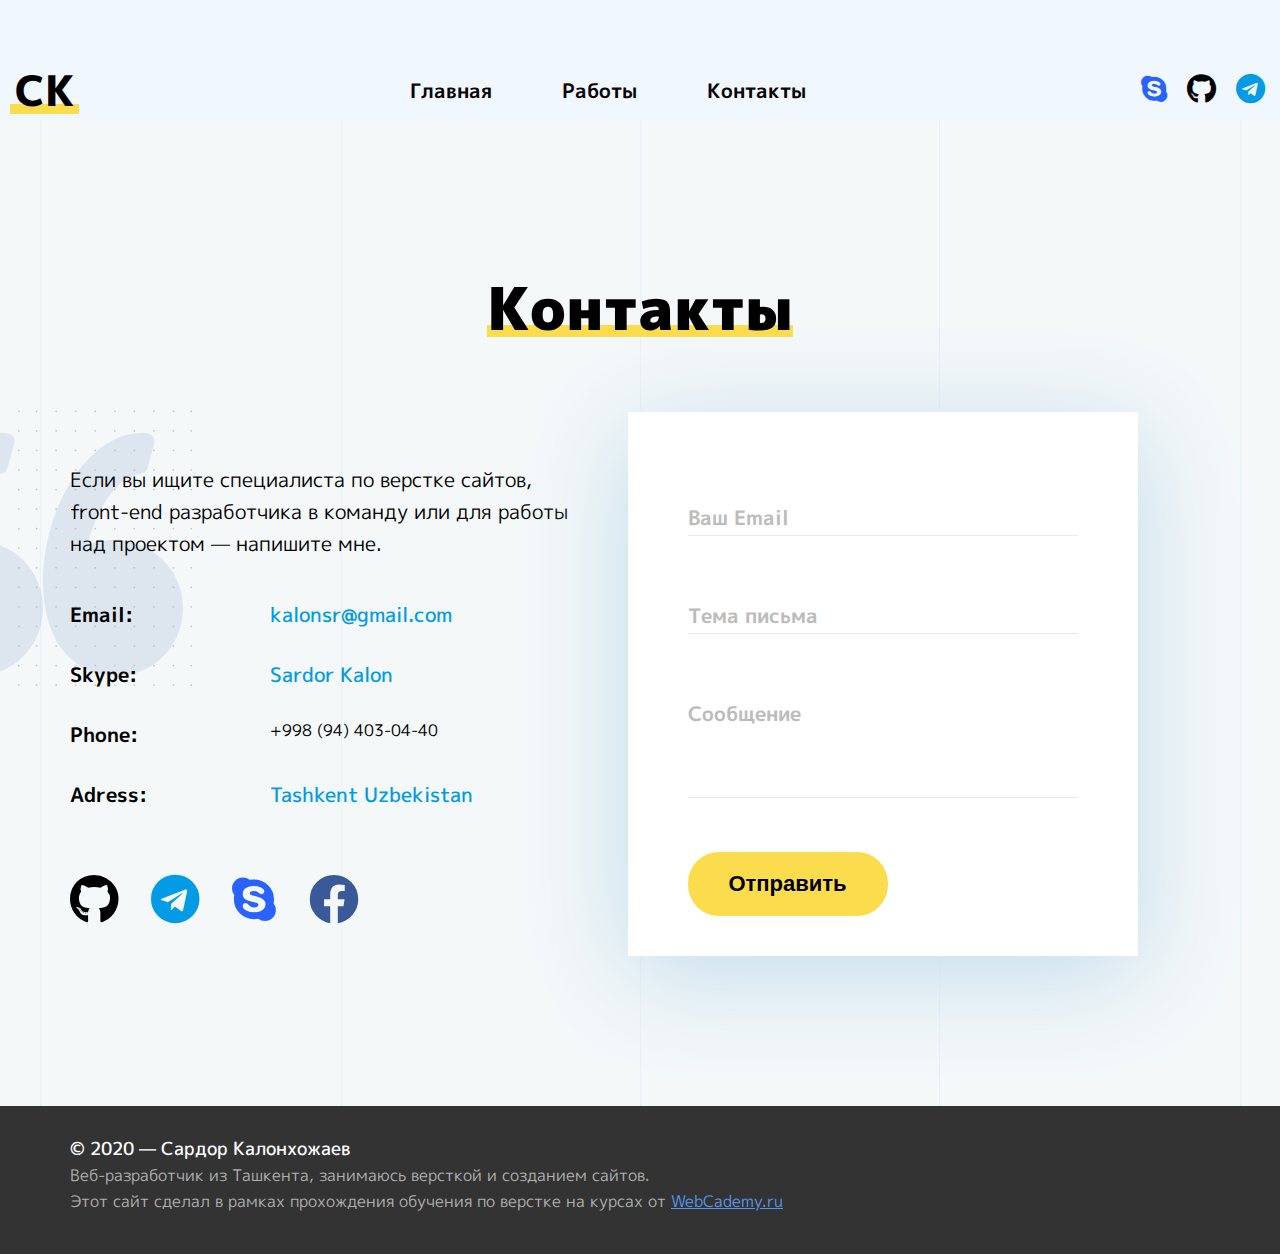
==== commit f95afb85: "Added scrypt for Form" ====
--- a/docs/contacts.html
+++ b/docs/contacts.html
@@ -45,7 +45,7 @@
 							</div>
 				
 							<nav class="toggle-menu-list">
-								<a href="#header">Главная</a>
+								<a href="index.html">Главная</a>
 								<a href="portfolio.html">Работы</a>
 								<a href="contacts.html">Контакты</a>
 							</nav>
@@ -72,11 +72,11 @@
 			
 					<div class="container">
 			
-						<h2 class="contacts-title"><span class="bottom-line">Контакты</span>
+						<h2 class="section-title contact"><span class="bottom-line">Контакты</span>
 						</h2>
 			
 						<div class="contacts-wrapper">
-			
+
 							<div class="contacts-content">
 								<p>Если вы ищите специалиста по верстке сайтов, front-end разработчика в команду или для работы над проектом —  напишите мне.
 								</p>
@@ -99,7 +99,10 @@
 			
 							</div>
 			
-							<form class="contacts-form">
+							<form id="contacts-form">
+								<input type="hidden" name="project_name" value="kalons.info">
+								<input type="hidden" name="admin_email" value="uzsmm1@gmail.com">
+								<input type="hidden" name="email_from" value="info@kalons.info">
 								<div class="contacts-form__item">
 									<input class="form-field" type="text" name="email">
 									<span class="fake-placeholder">Ваш Email</span>
@@ -119,6 +122,7 @@
 								</div>
 			
 							</form>
+							<div id="answer"></div>
 			
 						</div>
 			
@@ -130,7 +134,7 @@
 			<div class="container">
 				<div class="content">
 				<h4>© 2020 — Сардор Калонхожаев</h4>
-				<span>Веб-разработик из Ташкента, занимаюсь версткой и созданием сайтов.
+				<span>Веб-разработчик из Ташкента, занимаюсь версткой и созданием сайтов.
 				</span>
 				<span>Этот сайт сделал в рамках прохождения обучения по верстке на курсах от  <a href="https://webcademy.ru/" target="blank">WebCademy.ru</a></span>
 			</div>
@@ -146,6 +150,7 @@
 
    <script src="./libs/jquery/jquery-3.5.0.min.js"></script>
    <script src="./libs/mixitup/mixitup.min.js"></script>
+   <script src="./libs/validate/jquery.validate.js"></script>
    <script src="./js/main.js"></script> 
 </body>
 </html>--- a/docs/css/main.css
+++ b/docs/css/main.css
@@ -26,6 +26,16 @@
 }
 body .primer {
   position: fixed;
+}
+#backTop a {
+  color: #fbdc4d;
+  position: fixed;
+  bottom: 40px;
+  right: 40px;
+  font-size: 40px;
+}
+#backTop a:hover {
+  opacity: .5;
 }
 .primer.active {
   overflow-y: hidden;
@@ -190,6 +200,10 @@
           justify-content: center;
   margin-top: 15px;
   margin-bottom: 8px;
+  -webkit-transition: ease .4s;
+  -o-transition: ease .4s;
+  -moz-transition: ease .4s;
+  transition: ease .4s;
 }
 @media (min-width: 768px) {
   .icons-row {
@@ -205,6 +219,10 @@
 }
 .intouch-icons {
   margin-right: 32px;
+  -webkit-transition: ease .4s;
+  -o-transition: ease .4s;
+  -moz-transition: ease .4s;
+  transition: ease .4s;
 }
 @media (min-width: 768px) {
   .intouch-icons {
@@ -227,45 +245,61 @@
   color: black;
 }
 .intouch-icons .fa-github:hover {
-  -webkit-transform: scale(1.2);
-     -moz-transform: scale(1.2);
-      -ms-transform: scale(1.2);
-       -o-transform: scale(1.2);
-          transform: scale(1.2);
+  -webkit-transform: scale(1.1);
+     -moz-transform: scale(1.1);
+      -ms-transform: scale(1.1);
+       -o-transform: scale(1.1);
+          transform: scale(1.1);
   color: #2b2a2a;
+  -webkit-transition: ease .4s;
+  -o-transition: ease .4s;
+  -moz-transition: ease .4s;
+  transition: ease .4s;
 }
 .intouch-icons .fa-telegram {
   color: #039be5;
 }
 .intouch-icons .fa-telegram:hover {
-  -webkit-transform: scale(1.2);
-     -moz-transform: scale(1.2);
-      -ms-transform: scale(1.2);
-       -o-transform: scale(1.2);
-          transform: scale(1.2);
+  -webkit-transform: scale(1.1);
+     -moz-transform: scale(1.1);
+      -ms-transform: scale(1.1);
+       -o-transform: scale(1.1);
+          transform: scale(1.1);
   color: #23aff5;
+  -webkit-transition: ease .4s;
+  -o-transition: ease .4s;
+  -moz-transition: ease .4s;
+  transition: ease .4s;
 }
 .intouch-icons .fa-skype {
   color: #2962ff;
 }
 .intouch-icons .fa-skype:hover {
-  -webkit-transform: scale(1.2);
-     -moz-transform: scale(1.2);
-      -ms-transform: scale(1.2);
-       -o-transform: scale(1.2);
-          transform: scale(1.2);
+  -webkit-transform: scale(1.1);
+     -moz-transform: scale(1.1);
+      -ms-transform: scale(1.1);
+       -o-transform: scale(1.1);
+          transform: scale(1.1);
   color: #396bf5;
+  -webkit-transition: ease .4s;
+  -o-transition: ease .4s;
+  -moz-transition: ease .4s;
+  transition: ease .4s;
 }
 .intouch-icons .fa-facebook {
   color: #3b5998;
 }
 .intouch-icons .fa-facebook:hover {
-  -webkit-transform: scale(1.2);
-     -moz-transform: scale(1.2);
-      -ms-transform: scale(1.2);
-       -o-transform: scale(1.2);
-          transform: scale(1.2);
+  -webkit-transform: scale(1.1);
+     -moz-transform: scale(1.1);
+      -ms-transform: scale(1.1);
+       -o-transform: scale(1.1);
+          transform: scale(1.1);
   color: #1a9cdd;
+  -webkit-transition: ease .4s;
+  -o-transition: ease .4s;
+  -moz-transition: ease .4s;
+  transition: ease .4s;
 }
 .mailme {
   text-align: center;
@@ -312,6 +346,26 @@
   bottom: 15%;
   left: 0;
 }
+.section-title {
+  font-size: 42px;
+  font-weight: 900;
+  margin-bottom: 39px;
+  line-height: 1.2;
+}
+@media (min-width: 768px) {
+  .section-title {
+    margin-bottom: 45px;
+    font-size: 52px;
+    font-weight: 700;
+  }
+}
+@media (min-width: 1200px) {
+  .section-title {
+    margin-bottom: 50px;
+    font-size: 59px;
+    font-weight: 900;
+  }
+}
 #header {
   margin: auto;
   position: relative;
@@ -339,11 +393,11 @@
   #header {
     padding-top: 60px;
     padding-bottom: 240px;
-    background-image: url(../img/lines/Slice_4.jpg);
+    background-image: url(../img/lines/1.jpg);
     background-repeat: repeat;
-    -moz-background-size: contain;
-         background-size: contain;
-    background-position: 0 0;
+    -moz-background-size: auto;
+         background-size: auto;
+    background-position: center;
     max-width: 1600px;
     height: 100%;
     margin-left: auto;
@@ -558,6 +612,7 @@
 }
 #header-bottom__wrapper {
   margin-bottom: 75px;
+  padding-top: 20px;
   display: -webkit-box;
   display: -webkit-flex;
   display: -moz-box;
@@ -597,7 +652,9 @@
 }
 @media (min-width: 1200px) {
   #header-bottom__wrapper {
+    margin-bottom: 200px;
     margin-top: -20px;
+    padding-top: 20px;
   }
 }
 .skills-content {
@@ -1180,25 +1237,6 @@
     padding-bottom: 125px;
   }
 }
-.portfolio-title {
-  font-size: 42px;
-  font-weight: 900;
-  margin-bottom: 39px;
-}
-@media (min-width: 768px) {
-  .portfolio-title {
-    margin-bottom: 45px;
-    font-size: 52px;
-    font-weight: 700;
-  }
-}
-@media (min-width: 1200px) {
-  .portfolio-title {
-    margin-bottom: 50px;
-    font-size: 59px;
-    font-weight: 900;
-  }
-}
 .bottom-line {
   position: relative;
   z-index: 1;
@@ -1218,11 +1256,6 @@
 }
 @media (min-width: 768px) {
   .portfolio-cards-toggle {
-    display: -webkit-box;
-    display: -webkit-flex;
-    display: -moz-box;
-    display: -ms-flexbox;
-    display: flex;
     margin-bottom: 47px;
   }
 }
@@ -1559,9 +1592,14 @@
   #timeline {
     padding-top: 150px;
     padding-bottom: 150px;
-  }
-}
-.timeline-title {
+    background-image: url(../img/lines/2.jpg);
+    background-repeat: repeat;
+    -moz-background-size: auto;
+         background-size: auto;
+    background-position: center;
+  }
+}
+.section-title.timeline {
   position: relative;
   display: -webkit-box;
   display: -webkit-flex;
@@ -1573,24 +1611,15 @@
      -moz-box-pack: center;
       -ms-flex-pack: center;
           justify-content: center;
-  font-size: 38px;
-  font-weight: 600;
-  line-height: 1.2;
   margin-bottom: 50px;
 }
 @media (min-width: 768px) {
-  .timeline-title {
-    font-size: 52px;
-    font-weight: 600;
-    line-height: 1.2;
+  .section-title.timeline {
     margin-bottom: 155px;
   }
 }
 @media (min-width: 1200px) {
-  .timeline-title {
-    font-size: 64px;
-    font-weight: 600;
-    line-height: 1.2;
+  .section-title.timeline {
     margin-bottom: 155px;
   }
 }
@@ -1919,6 +1948,11 @@
 @media (min-width: 1200px) {
   .contacts {
     padding-top: 153px;
+    background-image: url(../img/lines/3.jpg);
+    background-repeat: repeat;
+    -moz-background-size: auto;
+         background-size: auto;
+    background-position: center;
   }
 }
 .contacts-image {
@@ -1933,23 +1967,19 @@
     left: -97px;
   }
 }
-.contacts-title {
+.section-title.contact {
   margin-bottom: 39px;
-  font-size: 42px;
-  font-weight: 700;
   color: #000;
   text-align: center;
 }
 @media (min-width: 768px) {
-  .contacts-title {
+  .section-title.contact {
     margin-bottom: 60px;
-    font-size: 52px;
-  }
-}
-@media (min-width: 1200px) {
-  .contacts-title {
+  }
+}
+@media (min-width: 1200px) {
+  .section-title.contact {
     margin-bottom: 68px;
-    font-size: 64px;
   }
 }
 .contacts-wrapper {
@@ -2155,38 +2185,38 @@
     margin-right: 30px;
   }
 }
-.contacts-form {
+#contacts-form {
   padding-left: 15px;
   padding-right: 15px;
   padding-top: 50px;
   padding-bottom: 40px;
   width: 290px;
-  -webkit-box-shadow: 0 28px 40px #c2dbeb;
-     -moz-box-shadow: 0 28px 40px #c2dbeb;
-          box-shadow: 0 28px 40px #c2dbeb;
+  -webkit-box-shadow: 0 8px 40px #c2dbeb;
+     -moz-box-shadow: 0 8px 40px #c2dbeb;
+          box-shadow: 0 8px 40px #c2dbeb;
   background-color: #ffffff;
 }
 @media (min-width: 768px) {
-  .contacts-form {
+  #contacts-form {
     padding-left: 25px;
     padding-right: 25px;
     padding-top: 65px;
     width: 340px;
-    -webkit-box-shadow: 0 28px 80px #c2dbeb;
-       -moz-box-shadow: 0 28px 80px #c2dbeb;
-            box-shadow: 0 28px 80px #c2dbeb;
-  }
-}
-@media (min-width: 1200px) {
-  .contacts-form {
+    -webkit-box-shadow: 0 11px 80px #c2dbeb;
+       -moz-box-shadow: 0 11px 80px #c2dbeb;
+            box-shadow: 0 11px 80px #c2dbeb;
+  }
+}
+@media (min-width: 1200px) {
+  #contacts-form {
     padding-left: 60px;
     padding-right: 60px;
     padding-top: 80px;
     padding-bottom: 40px;
     width: 510px;
-    -webkit-box-shadow: 0 28px 100px #c2dbeb;
-       -moz-box-shadow: 0 28px 100px #c2dbeb;
-            box-shadow: 0 28px 100px #c2dbeb;
+    -webkit-box-shadow: 0 18px 100px #c2dbeb;
+       -moz-box-shadow: 0 18px 100px #c2dbeb;
+            box-shadow: 0 18px 100px #c2dbeb;
   }
 }
 .contacts-form__item {
@@ -2351,6 +2381,10 @@
     top: -25px;
   }
 }
+.error {
+  font-size: 14px;
+  color: #fc1919;
+}
 .contacts-page {
   padding-top: 20px;
   background-color: rgba(112, 175, 246, 0.1);
@@ -2364,6 +2398,10 @@
   .contacts-page {
     padding-top: 60px;
   }
+}
+.contact-form__success {
+  color: green;
+  text-align: center;
 }
 footer {
   margin: 0;
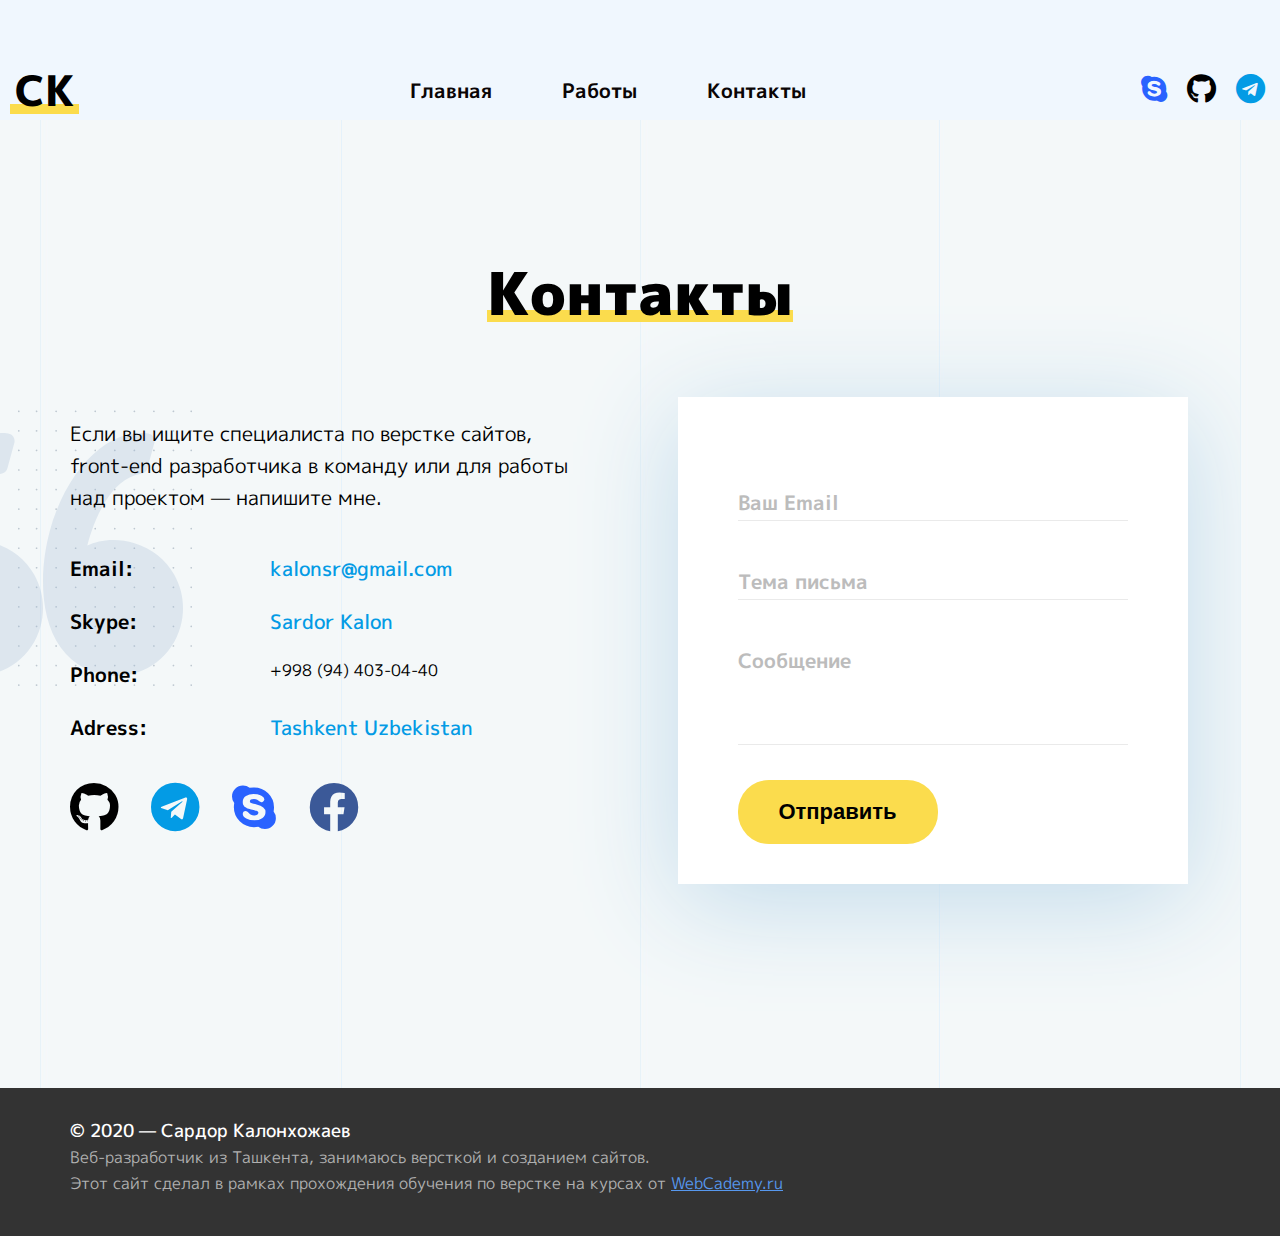
==== commit 7357d131: "PP correct" ====
--- a/docs/contacts.html
+++ b/docs/contacts.html
@@ -3,7 +3,8 @@
 <head>
     <meta charset="UTF-8">
     <meta name="viewport" content="width=device-width, initial-scale=1.0">
-    <link rel="stylesheet" href="css/main.css">
+	<link rel="stylesheet" href="css/main.css">
+	<link rel="stylesheet" href="css/fonts.css">
 	<link href="https://fonts.googleapis.com/css?family=M+PLUS+1p:100,300,400,500,700,800,900&display=swap&subset=cyrillic-ext" rel="stylesheet">
     <link rel="stylesheet" href="fonts/Awesome/css/all.css">
     
--- a/docs/css/main.css
+++ b/docs/css/main.css
@@ -214,7 +214,7 @@
 @media (min-width: 1200px) {
   .icons-row {
     margin-top: 0;
-    margin-bottom: 35px;
+    margin-bottom: 23px;
   }
 }
 .intouch-icons {
@@ -273,6 +273,10 @@
 }
 .intouch-icons .fa-skype {
   color: #2962ff;
+  -webkit-transition: ease .4s;
+  -o-transition: ease .4s;
+  -moz-transition: ease .4s;
+  transition: ease .4s;
 }
 .intouch-icons .fa-skype:hover {
   -webkit-transform: scale(1.1);
@@ -280,7 +284,7 @@
       -ms-transform: scale(1.1);
        -o-transform: scale(1.1);
           transform: scale(1.1);
-  color: #396bf5;
+  color: #90aaf1;
   -webkit-transition: ease .4s;
   -o-transition: ease .4s;
   -moz-transition: ease .4s;
@@ -315,16 +319,15 @@
 }
 .mailme a:hover {
   color: #039be5;
-  border-bottom: solid 2px #039be5;
+  border-bottom: 1px solid #039be5;
   -webkit-transition: ease 0.3s;
   -o-transition: ease 0.3s;
   -moz-transition: ease 0.3s;
   transition: ease 0.3s;
-  font-weight: 600;
 }
 .mailme a:active {
   color: #ea736d;
-  border-bottom: solid 2px #ea736d;
+  border-bottom: 1px solid #ea736d;
   -webkit-transition: ease 0.3s;
   -o-transition: ease 0.3s;
   -moz-transition: ease 0.3s;
@@ -364,6 +367,16 @@
     margin-bottom: 50px;
     font-size: 59px;
     font-weight: 900;
+  }
+}
+@media (min-width: 768px) {
+  .section-title.projects {
+    margin-bottom: 132px;
+  }
+}
+@media (min-width: 1200px) {
+  .section-title.projects {
+    margin-bottom: 145px;
   }
 }
 #header {
@@ -594,12 +607,11 @@
          -o-transform: scale(1);
             transform: scale(1);
     margin-top: -65px;
-    margin-bottom: 10px;
+    margin-bottom: 0;
   }
 }
 @media (min-width: 1200px) {
   .container-bg {
-    margin-bottom: 0;
     margin-top: -136px;
     max-width: 100%;
   }
@@ -636,6 +648,7 @@
 @media (min-width: 768px) {
   #header-bottom__wrapper {
     margin-bottom: 0;
+    padding-top: 10px;
     -webkit-box-orient: horizontal;
     -webkit-box-direction: normal;
     -webkit-flex-direction: row;
@@ -652,8 +665,8 @@
 }
 @media (min-width: 1200px) {
   #header-bottom__wrapper {
-    margin-bottom: 200px;
-    margin-top: -20px;
+    margin-bottom: 12px;
+    margin-top: -40px;
     padding-top: 20px;
   }
 }
@@ -825,14 +838,21 @@
   font-weight: 800;
   z-index: 1;
   max-width: 70px;
-  -webkit-transition: .3s;
-  -o-transition: .3s;
-  -moz-transition: .3s;
-  transition: .3s;
+  -webkit-transition: ease .3s;
+  -o-transition: ease .3s;
+  -moz-transition: ease .3s;
+  transition: ease .3s;
 }
 .logo a {
   text-decoration: none;
   color: black;
+}
+.logo a:hover {
+  -webkit-transition: ease .3s;
+  -o-transition: ease .3s;
+  -moz-transition: ease .3s;
+  transition: ease .3s;
+  color: #3d3d3d;
 }
 .logo a::after {
   content: "";
@@ -845,16 +865,12 @@
   right: -5px;
   max-width: 75px;
 }
-.logo:hover {
-  -webkit-transform: scale(1.05);
-     -moz-transform: scale(1.05);
-      -ms-transform: scale(1.05);
-       -o-transform: scale(1.05);
-          transform: scale(1.05);
-  -webkit-transition: .3s;
-  -o-transition: .3s;
-  -moz-transition: .3s;
-  transition: .3s;
+.logo a::after:hover {
+  -webkit-transition: ease .3s;
+  -o-transition: ease .3s;
+  -moz-transition: ease .3s;
+  transition: ease .3s;
+  color: #fad532;
 }
 .header-menu {
   display: none;
@@ -911,7 +927,7 @@
   content: "";
   position: absolute;
   bottom: 5px;
-  left: 0;
+  left: -3px;
   width: 0;
   height: 5px;
   background-color: #fbdc4d;
@@ -922,7 +938,11 @@
   z-index: -1;
 }
 .menu-item:hover::after {
-  width: 100%;
+  width: 106%;
+  -webkit-transition: ease 0.5s;
+  -o-transition: ease 0.5s;
+  -moz-transition: ease 0.5s;
+  transition: ease 0.5s;
 }
 .menu-item:focus {
   border: dotted;
@@ -965,7 +985,7 @@
   color: #2962ff;
 }
 .fa-skype:hover {
-  color: #396bf5;
+  color: #4e99fa;
 }
 .fa-linkedin-in {
   font-size: 30px;
@@ -1227,14 +1247,14 @@
 }
 @media (min-width: 768px) {
   .portfolio {
-    padding-top: 61px;
+    padding-top: 65px;
     padding-bottom: 80px;
   }
 }
 @media (min-width: 1200px) {
   .portfolio {
     padding-top: 95px;
-    padding-bottom: 125px;
+    padding-bottom: 50px;
   }
 }
 .bottom-line {
@@ -1349,7 +1369,7 @@
 }
 @media (min-width: 1200px) {
   #portfolio-projects {
-    margin-bottom: 62px;
+    margin-bottom: 0;
   }
 }
 .portfolio-projects__item {
@@ -1494,7 +1514,7 @@
 }
 .portfolio-cards__title--big:hover {
   color: #ed574f;
-  border-bottom: solid 2px #ed574f;
+  border-bottom: 1px solid #ed574f;
 }
 @media (min-width: 768px) {
   .portfolio-cards__title--big {
@@ -1504,7 +1524,7 @@
 }
 @media (min-width: 1200px) {
   .portfolio-cards__title--big {
-    font-size: 26px;
+    font-size: 36px;
     font-weight: 700;
   }
 }
@@ -1516,7 +1536,7 @@
 }
 .portfolio-cards__title:hover {
   color: #ed574f;
-  text-decoration: underline;
+  border-bottom: 1px solid #ed574f;
 }
 @media (min-width: 768px) {
   .portfolio-cards__title {
@@ -1736,7 +1756,7 @@
 @media (min-width: 768px) {
   .timeline-block {
     margin-bottom: 10px;
-    padding-bottom: 33px;
+    padding-bottom: 70px;
     max-width: 380px;
   }
   .timeline-block:nth-child(odd) {
@@ -1756,6 +1776,11 @@
   }
   .timeline-block:nth-child(even) {
     margin-left: auto;
+    padding-bottom: 10px;
+  }
+  .timeline-block:nth-child(3) {
+    margin-bottom: 10px;
+    padding-bottom: 10px;
   }
 }
 @media (min-width: 1200px) {
@@ -1777,10 +1802,15 @@
   }
   .timeline-block:nth-child(even) {
     margin-left: auto;
+    padding-bottom: 0;
   }
   .timeline-block:nth-child(odd)::before {
     right: 35px;
     left: auto;
+  }
+  .timeline-block:nth-child(3) {
+    margin-bottom: 18px;
+    padding-bottom: 65px;
   }
   .timeline-block:nth-child(4) {
     margin-bottom: 18px;
@@ -1942,12 +1972,12 @@
 }
 @media (min-width: 768px) {
   .contacts {
-    padding-top: 68px;
+    padding-top: 80px;
   }
 }
 @media (min-width: 1200px) {
   .contacts {
-    padding-top: 153px;
+    padding-top: 138px;
     background-image: url(../img/lines/3.jpg);
     background-repeat: repeat;
     -moz-background-size: auto;
@@ -2026,7 +2056,6 @@
 }
 @media (min-width: 1200px) {
   .contacts-wrapper {
-    padding-right: 20px;
     padding-bottom: 150px;
   }
 }
@@ -2036,12 +2065,15 @@
 @media (min-width: 768px) {
   .contacts-content {
     width: 290px;
+    margin-right: 80px;
   }
 }
 @media (min-width: 1200px) {
   .contacts-content {
     width: 505px;
     padding-top: 20px;
+    padding-bottom: 105px;
+    margin-right: 100px;
   }
 }
 .contacts-content p {
@@ -2072,13 +2104,13 @@
 @media (min-width: 768px) {
   .contacts-list {
     text-align: start;
-    margin-bottom: 35px;
+    margin-bottom: 32px;
   }
 }
 @media (min-width: 1200px) {
   .contacts-list {
     text-align: start;
-    margin-bottom: 65px;
+    margin-bottom: 40px;
   }
 }
 .list-item {
@@ -2102,12 +2134,12 @@
 }
 @media (min-width: 768px) {
   .list-item {
-    margin-bottom: 15px;
+    margin-bottom: 12px;
   }
 }
 @media (min-width: 1200px) {
   .list-item {
-    margin-bottom: 30px;
+    margin-bottom: 23px;
     -webkit-box-orient: horizontal;
     -webkit-box-direction: normal;
     -webkit-flex-direction: row;
@@ -2197,7 +2229,17 @@
   background-color: #ffffff;
 }
 @media (min-width: 768px) {
-  #contacts-form {
+  #contacts-form:nth-child(2) {
+    margin-bottom: 30px;
+  }
+}
+@media (min-width: 1200px) {
+  #contacts-form:nth-child(2) {
+    margin-bottom: 54px;
+  }
+}
+@media (min-width: 768px) {
+  #contacts-form:nth-child(2) {
     padding-left: 25px;
     padding-right: 25px;
     padding-top: 65px;
@@ -2208,7 +2250,7 @@
   }
 }
 @media (min-width: 1200px) {
-  #contacts-form {
+  #contacts-form:nth-child(2) {
     padding-left: 60px;
     padding-right: 60px;
     padding-top: 80px;
@@ -2219,14 +2261,14 @@
             box-shadow: 0 18px 100px #c2dbeb;
   }
 }
-.contacts-form__item {
+#contacts-form .contacts-form__item {
   position: relative;
   width: 100%;
   margin-bottom: 35px;
   cursor: pointer;
 }
-.contacts-form__item textarea,
-.contacts-form__item input {
+#contacts-form .contacts-form__item textarea,
+#contacts-form .contacts-form__item input {
   width: 100%;
   display: block;
   height: 44px;
@@ -2237,16 +2279,16 @@
   font-size: 16px;
   outline: none;
 }
-.contacts-form__item textarea:focus,
-.contacts-form__item input:focus,
-.contacts-form__item textarea:active,
-.contacts-form__item input:active {
+#contacts-form .contacts-form__item textarea:focus,
+#contacts-form .contacts-form__item input:focus,
+#contacts-form .contacts-form__item textarea:active,
+#contacts-form .contacts-form__item input:active {
   border-bottom: 1px solid #ea736d;
   outline: hidden;
 }
 @media (min-width: 768px) {
-  .contacts-form__item textarea,
-  .contacts-form__item input {
+  #contacts-form .contacts-form__item textarea,
+  #contacts-form .contacts-form__item input {
     padding-left: 5px;
     padding-right: 5px;
     font-size: 18px;
@@ -2254,36 +2296,36 @@
   }
 }
 @media (min-width: 1200px) {
-  .contacts-form__item textarea,
-  .contacts-form__item input {
+  #contacts-form .contacts-form__item textarea,
+  #contacts-form .contacts-form__item input {
     padding-left: 5px;
     padding-right: 5px;
     font-size: 20px;
     height: 44px;
   }
 }
-.contacts-form__item textarea {
+#contacts-form .contacts-form__item textarea {
   padding: 5px;
   resize: none;
   height: 110px;
 }
 @media (min-width: 768px) {
-  .contacts-form__item textarea {
+  #contacts-form .contacts-form__item textarea {
     height: 110px;
   }
 }
 @media (min-width: 1200px) {
-  .contacts-form__item textarea {
+  #contacts-form .contacts-form__item textarea {
     height: 110px;
   }
 }
 @media (min-width: 768px) {
-  .contacts-form__item {
+  #contacts-form {
     margin-bottom: 44px;
   }
 }
 @media (min-width: 1200px) {
-  .contacts-form__item {
+  #contacts-form {
     margin-bottom: 54px;
   }
 }
--- a/docs/css/fonts.css
+++ b/docs/css/fonts.css
@@ -0,0 +1,133 @@
+@font-face { 
+    font-family: 'M PLUS 1p', sans-serif;
+    src: url(../fonts/mplus1p/MPLUS1p-Thin.ttf) format("truetype");
+    font-weight: 100;
+    font-style: thin;
+}
+
+@font-face { 
+    font-family: 'M PLUS 1p', sans-serif;
+    src: url(../fonts/mplus1p/MPLUS1p-Light.ttf) format("truetype");
+    font-weight: 300;
+    
+}
+
+@font-face { 
+    font-family: 'M PLUS 1p', sans-serif;
+    src: url(../fonts/mplus1p/MPLUS1p-Regular.ttf) format("truetype");
+    font-weight: 400;
+    
+}
+
+@font-face { 
+    font-family: 'M PLUS 1p', sans-serif;
+    src: url(../fonts/mplus1p/MPLUS1p-Medium.ttf) format("truetype");
+    font-weight: 500;
+    font-style: medium;
+}
+
+@font-face { 
+    font-family: 'M PLUS 1p', sans-serif;
+    src: url(../fonts/mplus1p/MPLUS1p-Bold.ttf) format("truetype");
+    font-weight: 700;
+    font-style: bold;
+}
+
+@font-face { 
+    font-family: 'M PLUS 1p', sans-serif;
+    src: url(../fonts/mplus1p/MPLUS1p-ExtraBold.ttf) format("truetype");
+    font-weight: 800;
+    
+}
+
+@font-face { 
+    font-family: 'M PLUS 1p', sans-serif;
+    src: url(../fonts/mplus1p/MPLUS1p-Black.ttf) format("truetype");
+    font-weight: 900;
+    
+}
+
+@font-face { 
+    font-family: 'Roboto', sans-serif;
+    src: url(../fonts/Roboto/Roboto-Thin.ttf) format("truetype");
+    font-weight: 100;
+    
+}
+
+@font-face { 
+    font-family: 'Roboto', sans-serif;
+    src: url(../fonts/Roboto/Roboto-ThinItalic.ttf) format("truetype");
+    font-weight: 100;
+    font-style: italic;
+}
+
+@font-face { 
+    font-family: 'Roboto', sans-serif;
+    src: url(../fonts/Roboto/Roboto-Light.ttf) format("truetype");
+    font-weight: 300;
+    
+}
+
+@font-face { 
+    font-family: 'Roboto', sans-serif;
+    src: url(../fonts/Roboto/Roboto-LightItalic.ttf) format("truetype");
+    font-weight: 300;
+    font-style: italic;
+    
+}
+
+@font-face { 
+    font-family: 'Roboto', sans-serif;
+    src: url(../fonts/Roboto/Roboto-Regular.ttf) format("truetype");
+    font-weight: 400;
+    
+}
+
+@font-face { 
+    font-family: 'Roboto', sans-serif;
+    src: url(../fonts/Roboto/Roboto-Italic.ttf) format("truetype");
+    font-weight: 400;
+    font-style: italic;
+}
+
+@font-face { 
+    font-family: 'Roboto', sans-serif;
+    src: url(../fonts/Roboto/Roboto-Medium.ttf) format("truetype");
+    font-weight: 500;
+    
+}
+
+@font-face { 
+    font-family: 'Roboto', sans-serif;
+    src: url(../fonts/Roboto/Roboto-MediumItalic.ttf) format("truetype");
+    font-weight: 500;
+    font-style: italic;
+}
+
+@font-face { 
+    font-family: 'Roboto', sans-serif;
+    src: url(../fonts/Roboto/Roboto-Bold.ttf) format("truetype");
+    font-weight: 700;
+    
+}
+
+@font-face { 
+    font-family: 'Roboto', sans-serif;
+    src: url(../fonts/Roboto/Roboto-BoldItalic.ttf) format("truetype");
+    font-weight: 700;
+    font-style: italic;
+}
+
+@font-face { 
+    font-family: 'Roboto', sans-serif;
+    src: url(../fonts/Roboto/Roboto-Black.ttf) format("truetype");
+    font-weight: 900;
+    
+}
+
+@font-face { 
+    font-family: 'Roboto', sans-serif;
+    src: url(../fonts/Roboto/Roboto-BlackItalic.ttf) format("truetype");
+    font-weight: 900;
+    font-style: italic;
+}
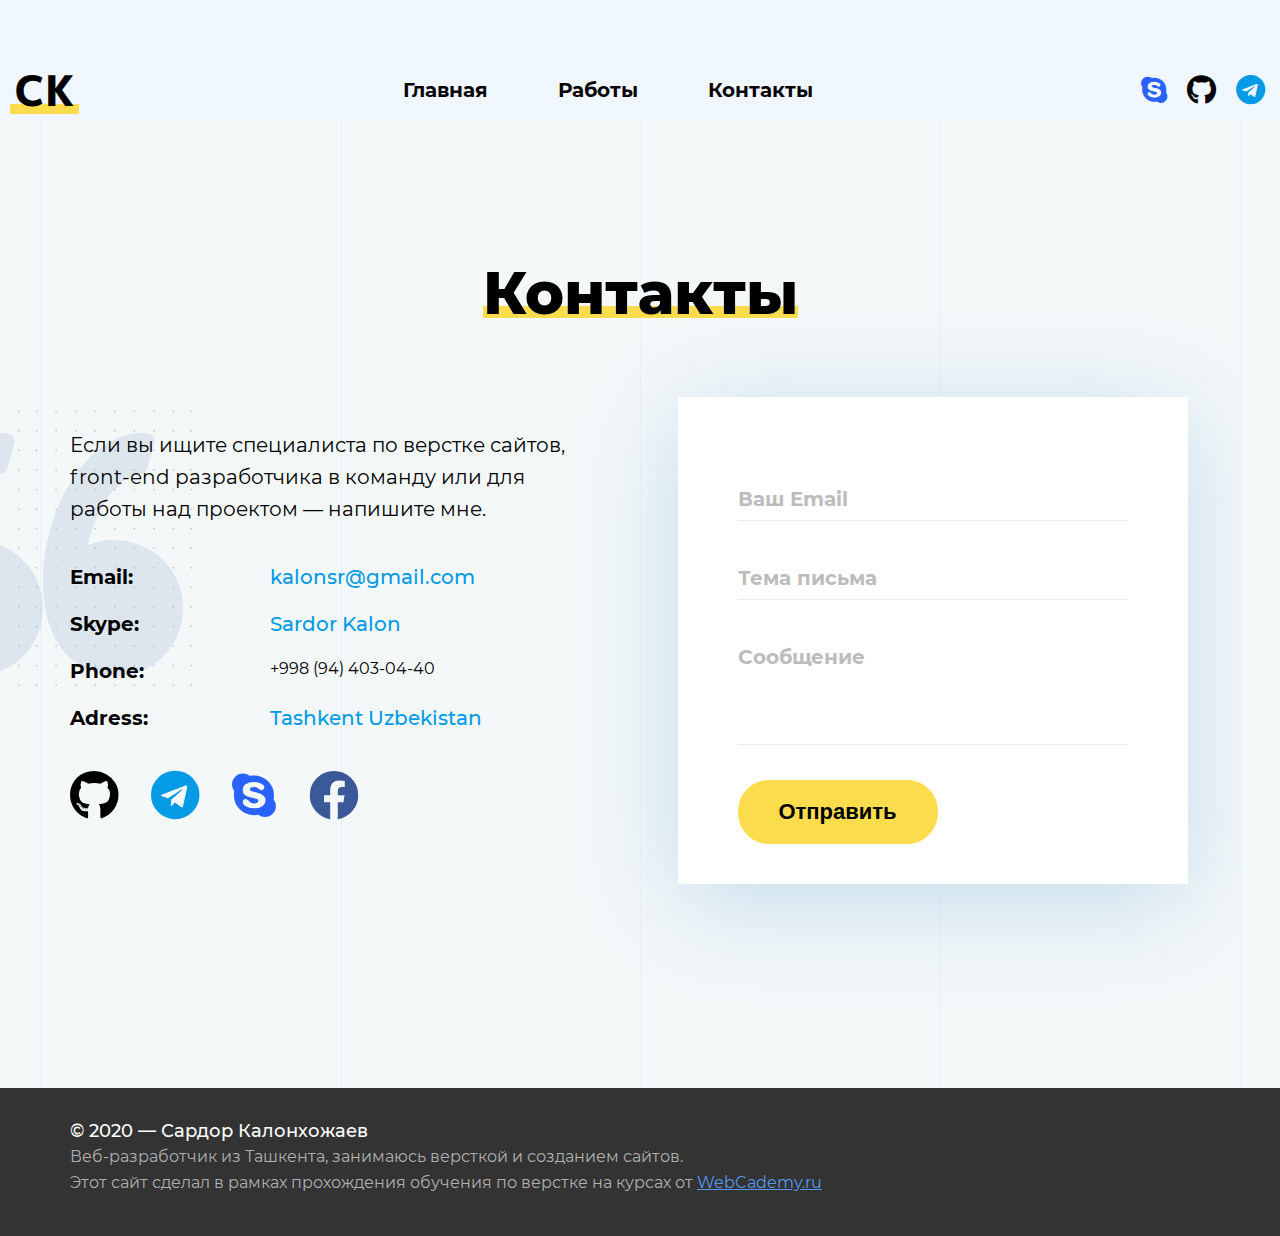
==== commit f7bc4786: "Pixel Perfect" ====
--- a/docs/contacts.html
+++ b/docs/contacts.html
@@ -2,11 +2,12 @@
 <html lang="ru">
 <head>
     <meta charset="UTF-8">
-    <meta name="viewport" content="width=device-width, initial-scale=1.0">
-	<link rel="stylesheet" href="css/main.css">
+	<meta name="viewport" content="width=device-width, initial-scale=1.0">
+	<link rel="shortcut icon" href="img/favicon.png" type="image/x-icon">
 	<link rel="stylesheet" href="css/fonts.css">
 	<link href="https://fonts.googleapis.com/css?family=M+PLUS+1p:100,300,400,500,700,800,900&display=swap&subset=cyrillic-ext" rel="stylesheet">
-    <link rel="stylesheet" href="fonts/Awesome/css/all.css">
+	<link rel="stylesheet" href="fonts/Awesome/css/all.css">
+	<link rel="stylesheet" href="css/main.css">
     
     <title>Контакты</title>
 </head>
@@ -65,7 +66,7 @@
 		</div>
 				<!-- //Header-Nav-Dropdown -->
 							
-		<section class="contacts" id="contacts">
+		<section class="contacts page" id="contacts">
 
 					<div class="contacts-image">
 						<img src="./img/contacts/quotes.png" alt="quotes">
--- a/docs/css/fonts.css
+++ b/docs/css/fonts.css
@@ -1,133 +1,51 @@
 @font-face { 
-    font-family: 'M PLUS 1p', sans-serif;
-    src: url(../fonts/mplus1p/MPLUS1p-Thin.ttf) format("truetype");
+    font-family: 'Montserrat';
+    src: url(../fonts/Montserrat/Montserrat-Thin.ttf) format("truetype");
     font-weight: 100;
-    font-style: thin;
 }
 
 @font-face { 
-    font-family: 'M PLUS 1p', sans-serif;
-    src: url(../fonts/mplus1p/MPLUS1p-Light.ttf) format("truetype");
+    font-family: 'Montserrat';
+    src: url(../fonts/Montserrat/Montserrat-Light.ttf) format("truetype");
     font-weight: 300;
-    
 }
 
 @font-face { 
-    font-family: 'M PLUS 1p', sans-serif;
-    src: url(../fonts/mplus1p/MPLUS1p-Regular.ttf) format("truetype");
+    font-family: 'Montserrat';
+    src: url(../fonts/Montserrat/Montserrat-Regular.ttf) format("truetype");
     font-weight: 400;
-    
 }
 
 @font-face { 
-    font-family: 'M PLUS 1p', sans-serif;
-    src: url(../fonts/mplus1p/MPLUS1p-Medium.ttf) format("truetype");
+    font-family: 'Montserrat';
+    src: url(../fonts/Montserrat/Montserrat-Medium.ttf) format("truetype");
     font-weight: 500;
-    font-style: medium;
 }
 
 @font-face { 
-    font-family: 'M PLUS 1p', sans-serif;
-    src: url(../fonts/mplus1p/MPLUS1p-Bold.ttf) format("truetype");
-    font-weight: 700;
-    font-style: bold;
+    font-family: "Montserrat";
+    src: url(../fonts/Montserrat/Montserrat-SemiBold.ttf) format("truetype");
+    font-weight: 600;
 }
 
 @font-face { 
-    font-family: 'M PLUS 1p', sans-serif;
-    src: url(../fonts/mplus1p/MPLUS1p-ExtraBold.ttf) format("truetype");
+    font-family: "Montserrat";
+    src: url(../fonts/Montserrat/Montserrat-Bold.ttf) format("truetype");
+    font-weight: 700;
+}
+
+@font-face { 
+    font-family: "Montserrat";
+    src: url(../fonts/Montserrat/Montserrat-ExtraBold.ttf) format("truetype");
     font-weight: 800;
     
 }
 
 @font-face { 
-    font-family: 'M PLUS 1p', sans-serif;
-    src: url(../fonts/mplus1p/MPLUS1p-Black.ttf) format("truetype");
+    font-family: "Montserrat";
+    src: url(../fonts/Montserrat/Montserrat-Black.ttf) format("truetype");
     font-weight: 900;
     
 }
 
-@font-face { 
-    font-family: 'Roboto', sans-serif;
-    src: url(../fonts/Roboto/Roboto-Thin.ttf) format("truetype");
-    font-weight: 100;
-    
-}
 
-@font-face { 
-    font-family: 'Roboto', sans-serif;
-    src: url(../fonts/Roboto/Roboto-ThinItalic.ttf) format("truetype");
-    font-weight: 100;
-    font-style: italic;
-}
-
-@font-face { 
-    font-family: 'Roboto', sans-serif;
-    src: url(../fonts/Roboto/Roboto-Light.ttf) format("truetype");
-    font-weight: 300;
-    
-}
-
-@font-face { 
-    font-family: 'Roboto', sans-serif;
-    src: url(../fonts/Roboto/Roboto-LightItalic.ttf) format("truetype");
-    font-weight: 300;
-    font-style: italic;
-    
-}
-
-@font-face { 
-    font-family: 'Roboto', sans-serif;
-    src: url(../fonts/Roboto/Roboto-Regular.ttf) format("truetype");
-    font-weight: 400;
-    
-}
-
-@font-face { 
-    font-family: 'Roboto', sans-serif;
-    src: url(../fonts/Roboto/Roboto-Italic.ttf) format("truetype");
-    font-weight: 400;
-    font-style: italic;
-}
-
-@font-face { 
-    font-family: 'Roboto', sans-serif;
-    src: url(../fonts/Roboto/Roboto-Medium.ttf) format("truetype");
-    font-weight: 500;
-    
-}
-
-@font-face { 
-    font-family: 'Roboto', sans-serif;
-    src: url(../fonts/Roboto/Roboto-MediumItalic.ttf) format("truetype");
-    font-weight: 500;
-    font-style: italic;
-}
-
-@font-face { 
-    font-family: 'Roboto', sans-serif;
-    src: url(../fonts/Roboto/Roboto-Bold.ttf) format("truetype");
-    font-weight: 700;
-    
-}
-
-@font-face { 
-    font-family: 'Roboto', sans-serif;
-    src: url(../fonts/Roboto/Roboto-BoldItalic.ttf) format("truetype");
-    font-weight: 700;
-    font-style: italic;
-}
-
-@font-face { 
-    font-family: 'Roboto', sans-serif;
-    src: url(../fonts/Roboto/Roboto-Black.ttf) format("truetype");
-    font-weight: 900;
-    
-}
-
-@font-face { 
-    font-family: 'Roboto', sans-serif;
-    src: url(../fonts/Roboto/Roboto-BlackItalic.ttf) format("truetype");
-    font-weight: 900;
-    font-style: italic;
-}
--- a/docs/css/main.css
+++ b/docs/css/main.css
@@ -22,7 +22,7 @@
   width: 100%;
   height: 100%;
   outline: none;
-  font-family: "M PLUS 1p", sans-serif;
+  font-family: 'Montserrat', sans-serif;
 }
 body .primer {
   position: fixed;
@@ -94,7 +94,6 @@
   }
 }
 .title-big {
-  font-family: "M PLUS 1p", sans-serif;
   font-weight: 800;
   font-size: 38px;
 }
@@ -198,7 +197,7 @@
      -moz-box-pack: center;
       -ms-flex-pack: center;
           justify-content: center;
-  margin-top: 15px;
+  margin-top: 22px;
   margin-bottom: 8px;
   -webkit-transition: ease .4s;
   -o-transition: ease .4s;
@@ -345,13 +344,18 @@
   padding-right: -5px;
   z-index: -1;
   width: 100%;
-  border-bottom: 12px solid yellow;
+  border-bottom: 7px solid yellow;
   bottom: 15%;
   left: 0;
 }
+@media (min-width: 768px) {
+  .bottom-line:after {
+    border-bottom: 12px solid yellow;
+  }
+}
 .section-title {
-  font-size: 42px;
-  font-weight: 900;
+  font-size: 37px;
+  font-weight: 800;
   margin-bottom: 39px;
   line-height: 1.2;
 }
@@ -359,15 +363,18 @@
   .section-title {
     margin-bottom: 45px;
     font-size: 52px;
-    font-weight: 700;
+    font-weight: 800;
   }
 }
 @media (min-width: 1200px) {
   .section-title {
     margin-bottom: 50px;
     font-size: 59px;
-    font-weight: 900;
-  }
+    font-weight: 800;
+  }
+}
+.section-title.projects {
+  margin-bottom: 48px;
 }
 @media (min-width: 768px) {
   .section-title.projects {
@@ -378,15 +385,20 @@
   .section-title.projects {
     margin-bottom: 145px;
   }
+}
+.contacts-page {
+  background-color: rgba(112, 175, 246, 0.1);
+}
+.contacts.page {
+  background-color: transparent;
 }
 #header {
   margin: auto;
   position: relative;
-  padding-top: 15px;
-  padding-bottom: 85px;
+  padding-top: 25px;
+  padding-bottom: 25px;
   width: 100%;
   height: 100%;
-  font-family: "M PLUS 1p", sans-serif;
   overflow: hidden;
   max-width: 320px;
 }
@@ -435,7 +447,7 @@
      -moz-box-align: center;
       -ms-flex-align: center;
           align-items: center;
-  margin-top: 75px;
+  margin-top: 25px;
   position: relative;
   z-index: 2;
 }
@@ -479,7 +491,7 @@
   overflow: hidden;
   -o-object-position: center;
      object-position: center;
-  margin-bottom: 37px;
+  margin-bottom: 57px;
 }
 @media (min-width: 768px) {
   .my-photo {
@@ -624,7 +636,7 @@
 }
 #header-bottom__wrapper {
   margin-bottom: 75px;
-  padding-top: 20px;
+  padding-top: 78px;
   display: -webkit-box;
   display: -webkit-flex;
   display: -moz-box;
@@ -671,7 +683,7 @@
   }
 }
 .skills-content {
-  margin-bottom: 13px;
+  margin-bottom: 30px;
 }
 @media (min-width: 544px) {
   .skills-content {
@@ -690,13 +702,13 @@
   }
 }
 .skills-list {
-  margin-top: 20px;
+  margin-top: 23px;
   list-style-type: none;
   padding: 0;
   font-size: 18px;
   font-weight: 400;
   max-width: 270px;
-  line-height: 1.9;
+  line-height: 1.7;
 }
 @media (min-width: 544px) {
   .skills-list {
@@ -706,7 +718,6 @@
 @media (min-width: 768px) {
   .skills-list {
     margin-top: 20px;
-    line-height: 1.7;
   }
 }
 @media (min-width: 1200px) {
@@ -714,12 +725,6 @@
     margin-bottom: 43px;
     font-size: 23px;
     max-width: 630px;
-    line-height: 1.6;
-  }
-}
-@media (min-width: 1200px) {
-  .skills-list li::before {
-    content: "\2014";
   }
 }
 .intouch-wrapper {
@@ -783,8 +788,8 @@
   width: 100%;
   max-width: 320px;
   height: 60px;
-  padding-left: 10px;
-  padding-right: 10px;
+  padding-left: 30px;
+  padding-right: 30px;
 }
 @media (min-width: 544px) {
   .header-nav {
@@ -1242,8 +1247,8 @@
 }
 .portfolio {
   background-color: #f4f8f9;
-  padding-top: 47px;
-  padding-bottom: 70px;
+  padding-top: 60px;
+  padding-bottom: 95px;
 }
 @media (min-width: 768px) {
   .portfolio {
@@ -1332,7 +1337,6 @@
      -moz-box-direction: normal;
       -ms-flex-direction: column;
           flex-direction: column;
-  margin-bottom: 23px;
 }
 @media (min-width: 544px) {
   #portfolio-projects {
@@ -1345,7 +1349,6 @@
 }
 @media (min-width: 768px) {
   #portfolio-projects {
-    margin-bottom: 0;
     -webkit-box-orient: horizontal;
     -webkit-box-direction: normal;
     -webkit-flex-direction: row;
@@ -1365,11 +1368,6 @@
        -moz-box-align: center;
         -ms-flex-align: center;
             align-items: center;
-  }
-}
-@media (min-width: 1200px) {
-  #portfolio-projects {
-    margin-bottom: 0;
   }
 }
 .portfolio-projects__item {
@@ -1494,7 +1492,7 @@
   outline: hidden;
 }
 .portfolio-cards__desc {
-  margin-top: 15px;
+  margin-top: 30px;
 }
 @media (min-width: 768px) {
   .portfolio-cards__desc {
@@ -1553,9 +1551,11 @@
 .portfolio-cards__subtitle {
   font-size: 16px;
   font-weight: 400;
+  margin-top: 10px;
 }
 @media (min-width: 768px) {
   .portfolio-cards__subtitle {
+    margin-top: 0;
     font-size: 20px;
     font-weight: 400;
   }
@@ -1565,9 +1565,6 @@
     font-size: 22px;
     font-weight: 400;
   }
-}
-.show-cards {
-  margin-top: -30px;
 }
 @media (min-width: 768px) {
   .show-cards {
@@ -1596,7 +1593,7 @@
 }
 #timeline {
   padding-top: 50px;
-  padding-bottom: 50px;
+  padding-bottom: 75px;
   padding-left: 0;
   padding-right: 0;
 }
@@ -1736,7 +1733,7 @@
   }
 }
 .timeline-block {
-  margin-bottom: 20px;
+  margin-bottom: 27px;
   padding-bottom: 51px;
   position: relative;
   display: -webkit-box;
@@ -1842,19 +1839,16 @@
     left: 35px;
   }
 }
-.timeline-block:first-child::after {
-  content: "";
-  position: absolute;
-  width: 4px;
-  height: 57px;
-  left: 35px;
-  top: -77px;
-  background-color: #e1eef4;
-}
 @media (min-width: 768px) {
   .timeline-block:first-child::after {
+    content: "";
+    position: absolute;
+    width: 4px;
+    height: 57px;
     right: 35px;
     left: unset;
+    top: -77px;
+    background-color: #e1eef4;
   }
 }
 .timeline-img {
@@ -1892,7 +1886,7 @@
   cursor: pointer;
   font-size: 20px;
   font-weight: 400;
-  padding-top: 15px;
+  padding-top: 0;
   padding-left: 25px;
   padding-right: 0;
   text-align: start;
@@ -1967,7 +1961,7 @@
 .contacts {
   position: relative;
   z-index: 1;
-  padding-top: 48px;
+  padding-top: 55px;
   background-color: rgba(112, 175, 246, 0.1);
 }
 @media (min-width: 768px) {
@@ -1998,7 +1992,7 @@
   }
 }
 .section-title.contact {
-  margin-bottom: 39px;
+  margin-bottom: 45px;
   color: #000;
   text-align: center;
 }
@@ -2030,7 +2024,7 @@
      -moz-box-direction: normal;
       -ms-flex-direction: column;
           flex-direction: column;
-  padding-bottom: 101px;
+  padding-bottom: 70px;
 }
 @media (min-width: 544px) {
   .contacts-wrapper {
@@ -2077,8 +2071,8 @@
   }
 }
 .contacts-content p {
-  margin-bottom: 15px;
-  font-size: 16px;
+  margin-bottom: 20px;
+  font-size: 14px;
   font-weight: 400;
   line-height: 26px;
   color: #000;
@@ -2114,7 +2108,7 @@
   }
 }
 .list-item {
-  margin-bottom: 10px;
+  margin-bottom: 16px;
   list-style-type: none;
   display: -webkit-box;
   display: -webkit-flex;
@@ -2151,12 +2145,14 @@
 }
 .list-item span {
   margin-right: 30px;
+  margin-bottom: 5px;
   font-size: 20px;
   font-weight: 700;
 }
 @media (min-width: 768px) {
   .list-item span {
     margin-right: 30px;
+    margin-bottom: 0;
     font-size: 18px;
   }
 }
@@ -2632,7 +2628,7 @@
 @media (min-width: 768px) {
   .for-contact-me {
     margin-bottom: 25px;
-    width: 470px;
+    width: 500px;
     -webkit-box-orient: horizontal;
     -webkit-box-direction: normal;
     -webkit-flex-direction: row;
@@ -2650,6 +2646,7 @@
 @media (min-width: 1200px) {
   .for-contact-me {
     margin-bottom: 35px;
+    width: 510px;
   }
 }
 .contact-mail {
@@ -2663,13 +2660,12 @@
   border-bottom: solid 2px #1a8fc9;
 }
 .contact-mail:hover {
-  color: #039be5;
-  border-bottom: solid 2px #039be5;
+  color: #57c0f5;
+  border-bottom: solid 2px #57c0f5;
   -webkit-transition: ease 0.3s;
   -o-transition: ease 0.3s;
   -moz-transition: ease 0.3s;
   transition: ease 0.3s;
-  font-weight: 600;
 }
 .contact-mail:active {
   color: #ea736d;
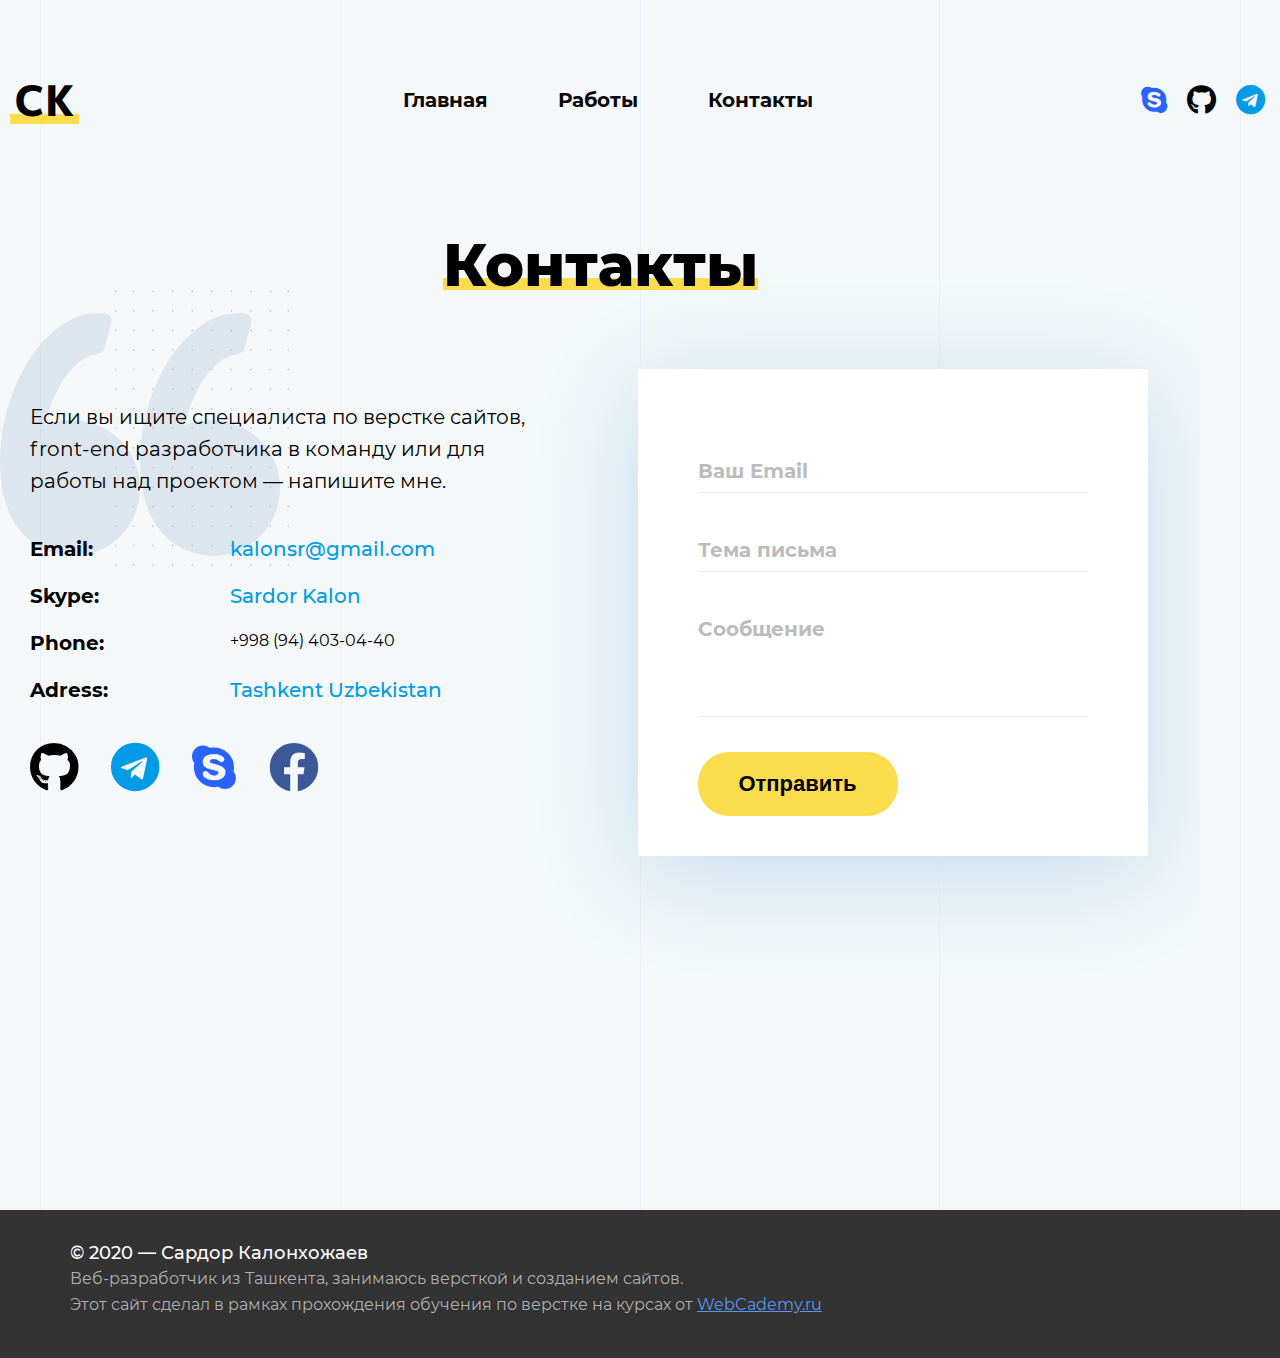
==== commit 91505cb1: "next commit" ====
--- a/docs/contacts.html
+++ b/docs/contacts.html
@@ -16,7 +16,7 @@
 	<div class="contacts-page">
 
 				<!-- Header Navigation -->
-		<div class="header-nav">
+		<div class="header-nav contact">
 
 					<div class="logo">
 						<a href="index.html">СК</a>
@@ -66,7 +66,7 @@
 		</div>
 				<!-- //Header-Nav-Dropdown -->
 							
-		<section class="contacts page" id="contacts">
+		<section class="contacts-section" id="contacts">
 
 					<div class="contacts-image">
 						<img src="./img/contacts/quotes.png" alt="quotes">
--- a/docs/css/main.css
+++ b/docs/css/main.css
@@ -31,8 +31,14 @@
   color: #fbdc4d;
   position: fixed;
   bottom: 40px;
-  right: 40px;
-  font-size: 40px;
+  right: 20px;
+  font-size: 30px;
+}
+@media (min-width: 992px) {
+  #backTop a {
+    right: 40px;
+    font-size: 40px;
+  }
 }
 #backTop a:hover {
   opacity: .5;
@@ -40,6 +46,39 @@
 .primer.active {
   overflow-y: hidden;
   position: absolute;
+}
+#page-nav {
+  position: fixed;
+  right: 5px;
+  top: 50%;
+  z-index: 100;
+  list-style-type: none;
+}
+@media (min-width: 992px) {
+  #page-nav {
+    right: 50px;
+  }
+}
+#page-nav li {
+  width: 12px;
+  height: 12px;
+  background-color: #fff;
+  -webkit-border-radius: 50%;
+     -moz-border-radius: 50%;
+          border-radius: 50%;
+  border: 2px solid green;
+  margin-bottom: 15px;
+  -webkit-transition: .5s;
+  -o-transition: .5s;
+  -moz-transition: .5s;
+  transition: .5s;
+}
+#page-nav li a {
+  display: block;
+  height: 100%;
+}
+#page-nav li.active {
+  background-color: green;
 }
 a,
 a:hover {
@@ -675,11 +714,25 @@
             justify-content: space-between;
   }
 }
-@media (min-width: 1200px) {
+@media (min-width: 992px) {
   #header-bottom__wrapper {
+    -webkit-box-pack: start;
+    -webkit-justify-content: start;
+       -moz-box-pack: start;
+        -ms-flex-pack: start;
+            justify-content: start;
+  }
+}
+@media (min-width: 1200px) {
+  #header-bottom__wrapper {
+    -webkit-box-pack: justify;
+    -webkit-justify-content: space-between;
+       -moz-box-pack: justify;
+        -ms-flex-pack: justify;
+            justify-content: space-between;
     margin-bottom: 12px;
     margin-top: -40px;
-    padding-top: 20px;
+    padding-top: 40px;
   }
 }
 .skills-content {
@@ -694,6 +747,11 @@
   .skills-content {
     margin-bottom: 0;
     width: 50%;
+  }
+}
+@media (min-width: 768px) {
+  .skills-content {
+    max-width: 400px;
   }
 }
 @media (min-width: 1200px) {
@@ -1988,7 +2046,6 @@
     display: block;
     z-index: -1;
     top: 290px;
-    left: -97px;
   }
 }
 .section-title.contact {
@@ -2424,22 +2481,49 @@
   color: #fc1919;
 }
 .contacts-page {
-  padding-top: 20px;
+  position: relative;
+  z-index: 1;
+  padding-top: 15px;
   background-color: rgba(112, 175, 246, 0.1);
 }
-@media (min-width: 1200px) {
+@media (min-width: 768px) {
   .contacts-page {
-    padding-top: 40px;
+    padding-top: 30px;
   }
 }
 @media (min-width: 1200px) {
   .contacts-page {
-    padding-top: 60px;
+    padding-top: 70px;
+    background-image: url(../img/lines/3.jpg);
+    background-repeat: repeat;
+    -moz-background-size: auto;
+         background-size: auto;
+    background-position: center;
   }
 }
 .contact-form__success {
   color: green;
   text-align: center;
+}
+.header-nav.contact {
+  margin-bottom: 80px;
+}
+.contacts-section {
+  width: 300px;
+}
+@media (min-width: 768px) {
+  .contacts-section {
+    width: 290px;
+    margin-right: 80px;
+  }
+}
+@media (min-width: 1200px) {
+  .contacts-section {
+    width: 505px;
+    padding-top: 20px;
+    padding-bottom: 150px;
+    margin-right: 100px;
+  }
 }
 footer {
   margin: 0;
@@ -2515,6 +2599,7 @@
   position: relative;
   background-color: #f4f8f9;
   padding-top: 75px;
+  z-index: 1;
 }
 @media (min-width: 768px) {
   .portfolio-page {
@@ -2527,20 +2612,27 @@
   }
 }
 .footer-contacts {
-  position: relative;
-  z-index: 1;
+  position: absolute;
+  z-index: 2;
   width: 100%;
-  background-color: #fff;
+  background-color: #f4f8f9;
   padding-top: 40px;
 }
 .footer-contacts img {
   position: absolute;
   max-width: 100%;
   padding-top: 140px;
+  background-color: #f4f8f9;
 }
 @media (min-width: 1200px) {
   .footer-contacts img {
     padding-top: 10px;
+    left: 50%;
+    -webkit-transform: translate(-50%);
+       -moz-transform: translate(-50%);
+        -ms-transform: translate(-50%);
+         -o-transform: translate(-50%);
+            transform: translate(-50%);
   }
 }
 @media (min-width: 768px) {
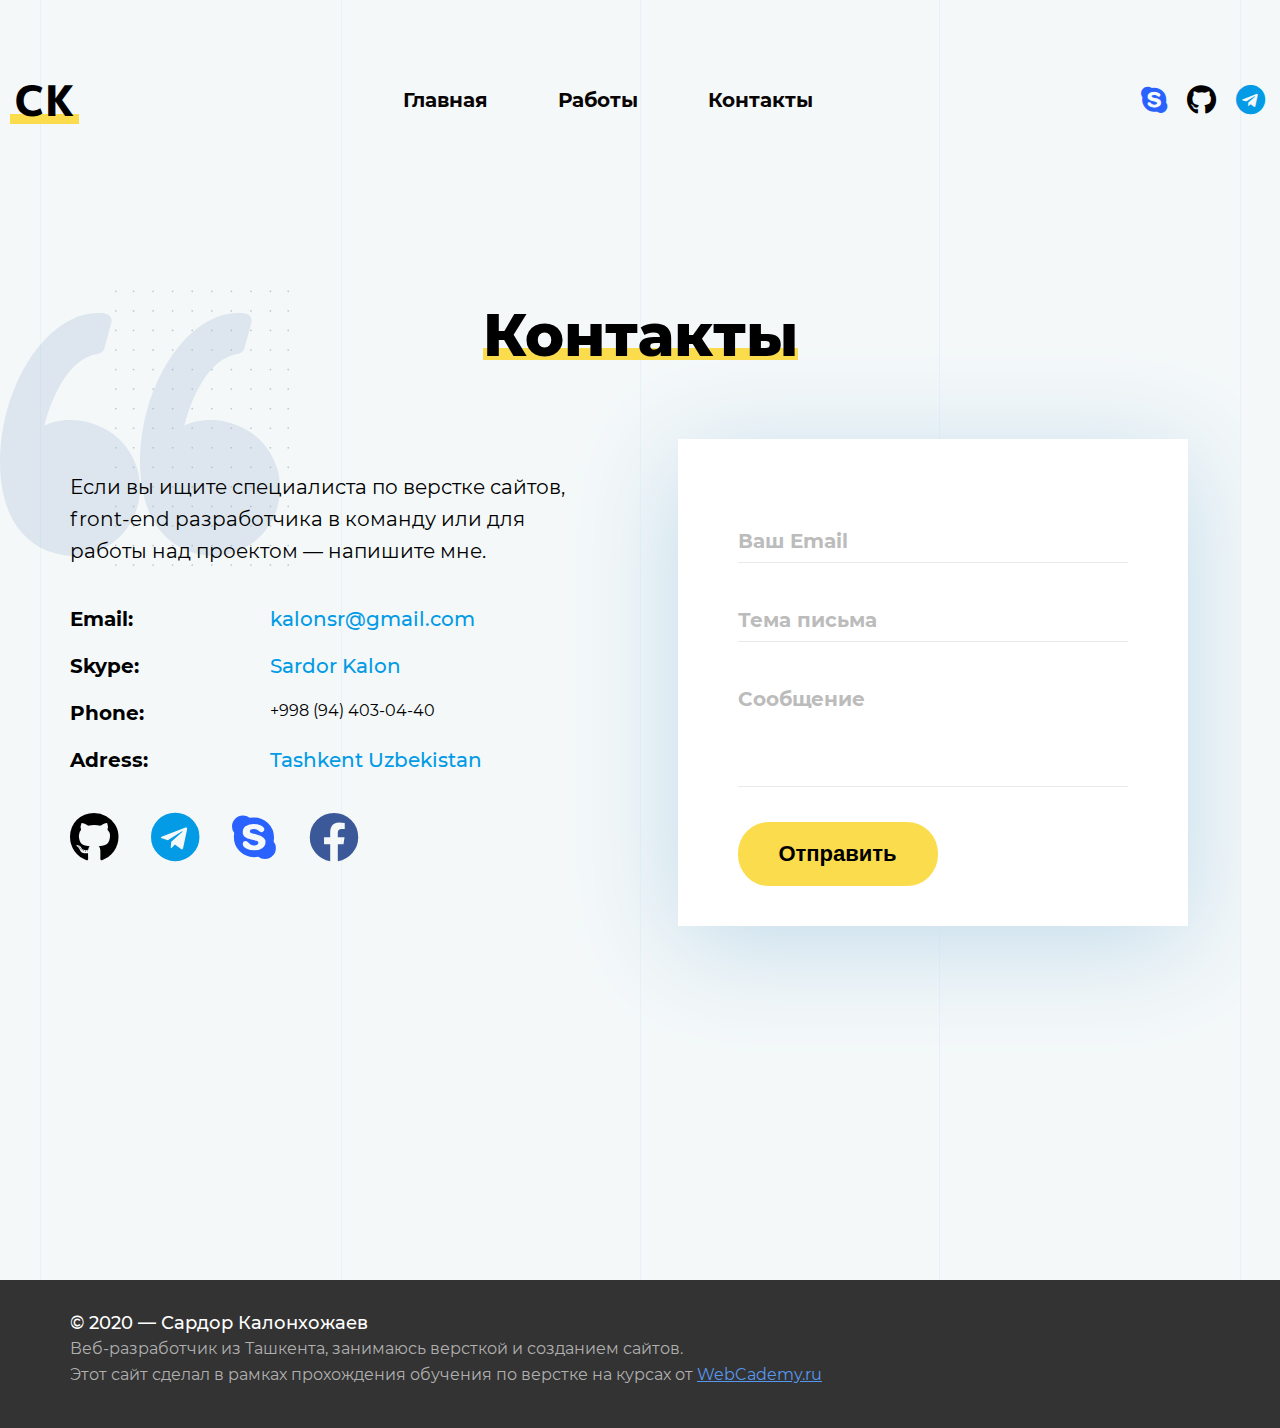
==== commit 0a5934bd: "contact page changed" ====
--- a/docs/contacts.html
+++ b/docs/contacts.html
@@ -68,9 +68,9 @@
 							
 		<section class="contacts-section" id="contacts">
 
-					<div class="contacts-image">
-						<img src="./img/contacts/quotes.png" alt="quotes">
-					</div>
+			<div class="contacts-image">
+				<img src="./img/contacts/quotes.png" alt="quotes">
+			</div>
 			
 					<div class="container">
 			
--- a/docs/css/main.css
+++ b/docs/css/main.css
@@ -2508,21 +2508,24 @@
 .header-nav.contact {
   margin-bottom: 80px;
 }
+@media (min-width: 1200px) {
+  .header-nav.contact {
+    margin-bottom: 150px;
+  }
+}
 .contacts-section {
   width: 300px;
 }
 @media (min-width: 768px) {
   .contacts-section {
-    width: 290px;
     margin-right: 80px;
   }
 }
 @media (min-width: 1200px) {
   .contacts-section {
-    width: 505px;
     padding-top: 20px;
     padding-bottom: 150px;
-    margin-right: 100px;
+    width: 100%;
   }
 }
 footer {
